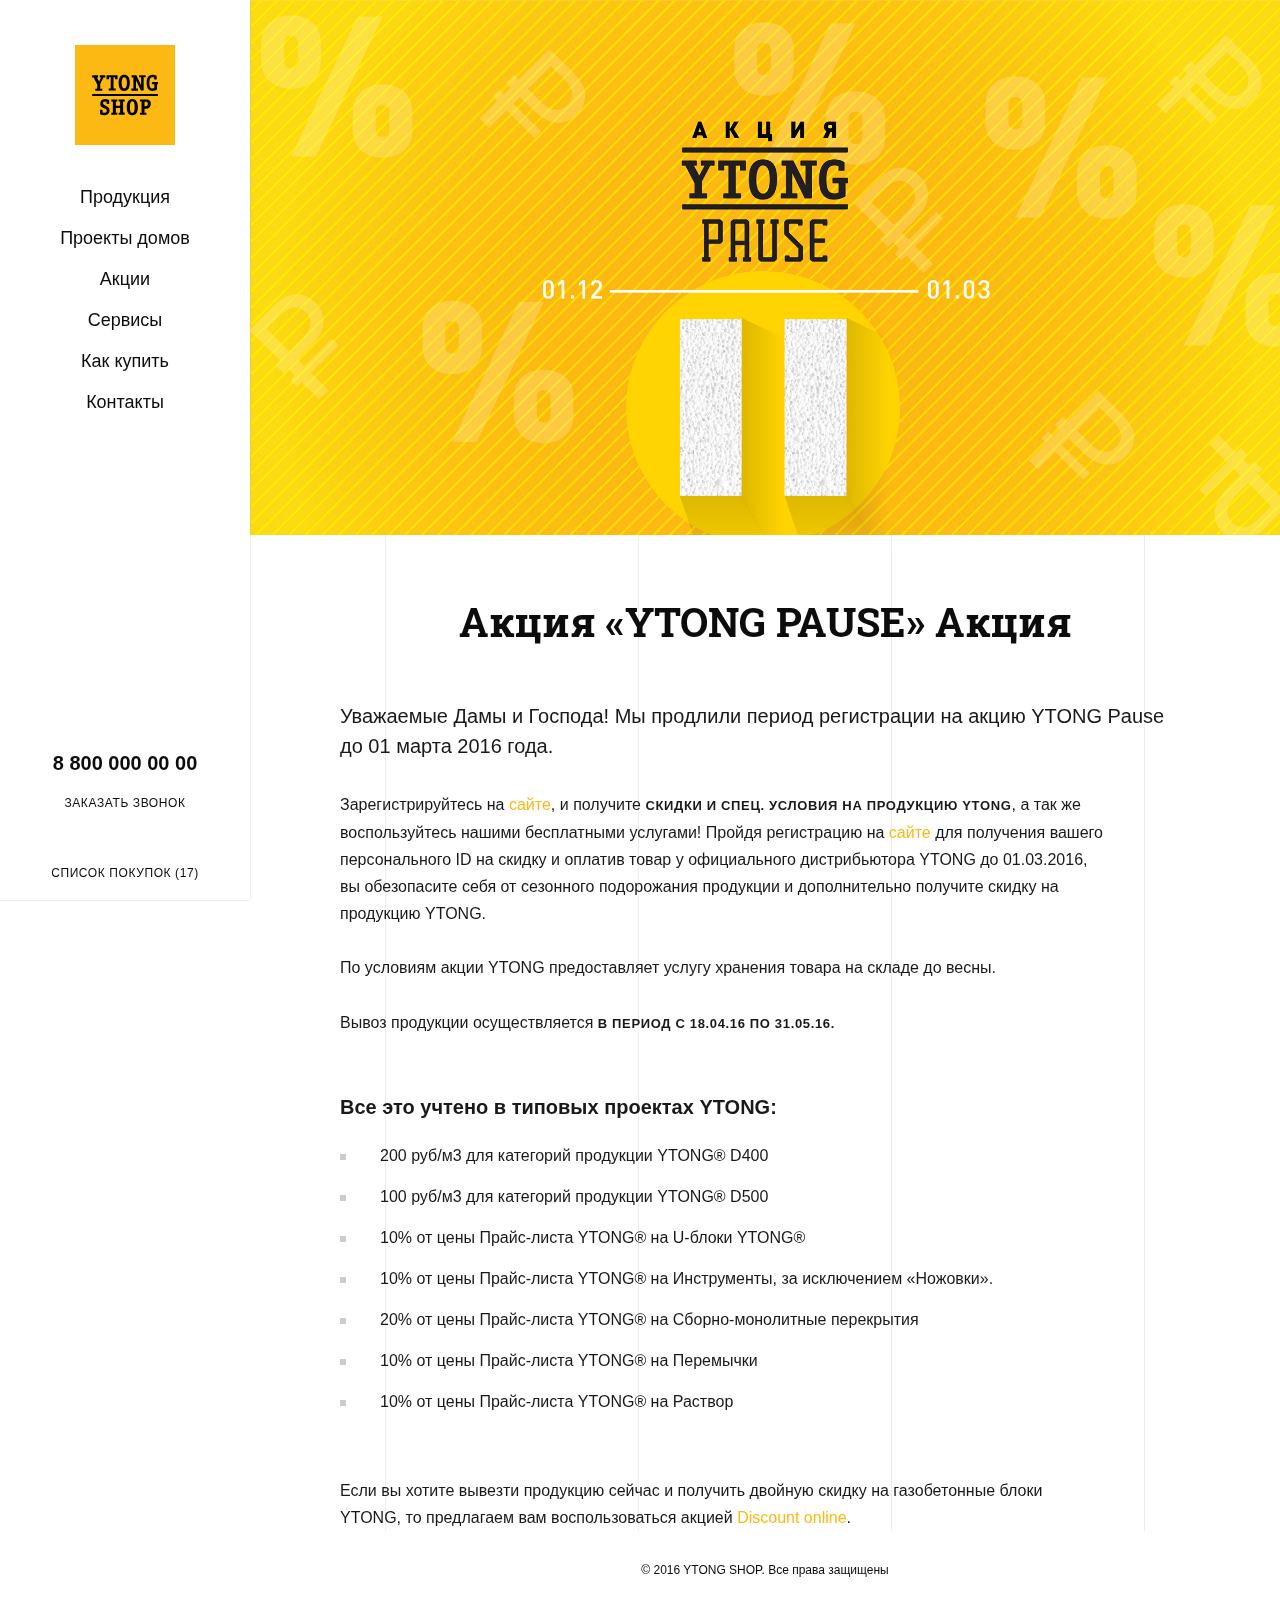
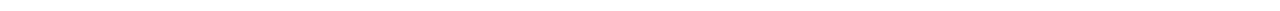
==== action.html @ 5b3f058d "ver 0.3" ====
<!DOCTYPE html>
<html lang="en">
<head>
	<meta charset="UTF-8">
	<title>ytong</title>
	<meta name="viewport" content="user-scalable=no, width=device-width, initial-scale=1, maximum-scale=1, minimal-ui"/>
	<meta name="resources-path" content="resources">
	<link href='https://fonts.googleapis.com/css?family=Roboto+Slab:400,700&subset=latin,cyrillic' rel='stylesheet' type='text/css'>
	<link rel="stylesheet" href="resources/css/styles.css">
	<script src="resources/js/libs/modernizr.js"></script>
	<script data-main="resources/js/app" src="resources/js/require.js"></script>
</head>
<body>
	<div class="page-wrapper">
		<div class="popup-overlay view-popup-close" id="total-overlay"></div>
		<div class="popup view-popup" data-id="callback-popup">
			<div class="popup-outer">
				<div class="close view-popup-close show320">
					<div class="bars">
						<div class="b b1"></div>
						<div class="b b2"></div>
					</div>
				</div>
				<div class="popup-inner">
					<div class="popup-cell">
						<div class="wrapper">
							<div class="close view-popup-close show640 show1000">
								<div class="bars">
									<div class="b b1"></div>
									<div class="b b2"></div>
								</div>
							</div>
							<div class="form-wrapper">
								<div class="nm">Заказать звонок</div>
								<form action="#" class="view-form">
									<div class="ln">
										<label class="input-wrapper">
											<span class="input-placeholder">Имя</span>
											<input type="text" class="text" name="name">
										</label>
									</div>
									<div class="ln">
										<label class="input-wrapper">
											<span class="input-placeholder">Телефон</span>
											<input type="tel" class="text" name="name">
										</label>
									</div>
									<div class="ln submit-line">
										<input type="submit" class="submit" value="Заказать звонок">
									</div>
								</form>
							</div>
						</div>
					</div>
				</div>
			</div>
		</div>
		<div class="popup view-popup" data-id="production-popup">
			<div class="popup-outer">
				<div class="close view-popup-close show320">
					<div class="bars">
						<div class="b b1"></div>
						<div class="b b2"></div>
					</div>
				</div>
				<div class="popup-inner">
					<div class="popup-cell">
						<div class="wrapper">
							<div class="close view-popup-close show640 show1000">
								<div class="bars">
									<div class="b b1"></div>
									<div class="b b2"></div>
								</div>
							</div>
							<div class="form-wrapper">
								<div class="nm">Заказать продукцию</div>
								<form action="#" class="view-form">
									<div class="ln">
										<label class="input-wrapper">
											<span class="input-placeholder">Имя</span>
											<input type="text" class="text" name="name">
										</label>
									</div>
									<div class="ln">
										<label class="input-wrapper">
											<span class="input-placeholder">Телефон</span>
											<input type="tel" class="text" name="name">
										</label>
									</div>
									<div class="ln">
										<label class="input-wrapper">
											<span class="input-placeholder">Email</span>
											<input type="tel" class="text" name="name">
										</label>
									</div>
									<div class="ln">
										<label class="input-wrapper">
											<span class="input-placeholder">Адрес доставки</span>
											<input type="tel" class="text" name="name">
										</label>
									</div>
									<div class="ln submit-line">
										<input type="submit" class="submit" value="отправить заказ">
									</div>
								</form>
							</div>
						</div>
					</div>
				</div>
			</div>
		</div>
		<div class="popup view-popup" data-id="project-popup">
			<div class="popup-outer">
				<div class="close view-popup-close show320">
					<div class="bars">
						<div class="b b1"></div>
						<div class="b b2"></div>
					</div>
				</div>
				<div class="popup-inner">
					<div class="popup-cell">
						<div class="wrapper">
							<div class="close view-popup-close show640 show1000">
								<div class="bars">
									<div class="b b1"></div>
									<div class="b b2"></div>
								</div>
							</div>
							<div class="form-wrapper">
								<div class="nm">Заказать проект</div>
								<form action="#" class="view-form">
									<div class="ln">
										<label class="input-wrapper">
											<span class="input-placeholder">Имя</span>
											<input type="text" class="text" name="name">
										</label>
									</div>
									<div class="ln">
										<label for="project-input" class="select-wrapper">
											<span class="select-display" data-id="project-select">Кельн1</span>
											<select class="select view-select" name="project" id="project-input" data-id="project-select">
												<option value="Кельн1">Кельн</option>
												<option value="Кельн2">Кельн</option>
												<option value="Кельн3">Кельн</option>
											</select>
										</label>
									</div>
									<div class="ln">
										<label class="input-wrapper">
											<span class="input-placeholder">Email</span>
											<input type="tel" class="text" name="name">
										</label>
									</div>
									<div class="ln">
										<label class="input-wrapper">
											<span class="input-placeholder">Адрес доставки</span>
											<input type="tel" class="text" name="name">
										</label>
									</div>
									<div class="ln submit-line">
										<input type="submit" class="submit" value="отправить заказ">
									</div>
								</form>
							</div>
						</div>
					</div>
				</div>
			</div>
		</div>

		<div class="mobile-menu-overlay"></div>
		<div class="mobile-menu">
			<div class="nav-inner">
				<div class="nav-cell">
					<nav>
						<a class="item" href="production.html">
							<span class="masked-link">
								<span class="i">Продукция</span>
								<span class="a">Продукция</span>
							</span>
						</a>
						<a class="item" href="projects.html">
							<span class="masked-link">
								<span class="i">Проекты домов</span>
								<span class="a">Проекты домов</span>
							</span>
						</a>
						<a class="item" href="actions.html">
							<span class="masked-link">
								<span class="i">Акции</span>
								<span class="a">Акции</span>
							</span>
						</a>
						<a class="item" href="services.html">
							<span class="masked-link">
								<span class="i">Сервисы</span>
								<span class="a">Сервисы</span>
							</span>
						</a>
						<a class="item" href="buy.html">
							<span class="masked-link">
								<span class="i">Как купить</span>
								<span class="a">Как купить</span>
							</span>
						</a>
						<a class="item" href="contacts.html">
							<span class="masked-link">
								<span class="i">Контакты</span>
								<span class="a">Контакты</span>
							</span>
						</a>
					</nav>
				</div>
			</div>
		</div>
		<header>
			<div class="logo"></div>
			<div class="menu-btn mobile-menu-toggle">
				<div class="inner">
					<div class="b b1"></div>
					<div class="b b2"></div>
					<div class="b b3"></div>
				</div>
			</div>
			<nav>
				<a class="item" href="production.html">
					<span class="masked-link">
						<span class="i">Продукция</span>
						<span class="a">Продукция</span>
					</span>
				</a>
				<a class="item" href="projects.html">
					<span class="masked-link">
						<span class="i">Проекты домов</span>
						<span class="a">Проекты домов</span>
					</span>
				</a>
				<a class="item" href="actions.html">
					<span class="masked-link">
						<span class="i">Акции</span>
						<span class="a">Акции</span>
					</span>
				</a>
				<a class="item" href="services.html">
					<span class="masked-link">
						<span class="i">Сервисы</span>
						<span class="a">Сервисы</span>
					</span>
				</a>
				<a class="item" href="buy.html">
					<span class="masked-link">
						<span class="i">Как купить</span>
						<span class="a">Как купить</span>
					</span>
				</a>
				<a class="item" href="contacts.html">
					<span class="masked-link">
						<span class="i">Контакты</span>
						<span class="a">Контакты</span>
					</span>
				</a>
			</nav>
			<a href="cart.html" class="cart">
				<span>список покупок <span>(17)</span></span>
			</a>
			<a href="tel:88000000000" class="phone">
				<span>8 800 000 00 00</span>
			</a>
			<span class="callback">
				<span>Заказать звонок</span>
			</span>
		</header>
		<main>
			<div class="lines-bg">
				<div class="l l1"></div>
				<div class="l l2"></div>
				<div class="l l3"></div>
				<div class="l l4"></div>
			</div>
			<section class="action">
				<img src="tmp/action-big.jpg" alt="">
			<!-- 	<div class="bg" style="background-image:url(tmp/action.jpg)"></div> -->
				<div class="wrapper"></div>
			</section>
			<article class="narrow">
				<div class="wrapper">
					<h1>Акция «YTONG PAUSE» Акция</h1>
					<blockquote>Уважаемые Дамы и Господа! Мы продлили период регистрации на акцию YTONG Pause до 01 марта 2016 года.</blockquote>
					<p>Зарегистрируйтесь на <a href="#">сайте</a>, и получите <strong>скидки и спец. условия на продукцию YTONG</strong>, а так же воспользуйтесь нашими бесплатными услугами! Пройдя регистрацию на <a href="#">сайте</a> для получения вашего персонального ID на скидку и оплатив товар у официального дистрибьютора YTONG до 01.03.2016, вы обезопасите себя от сезонного подорожания продукции и дополнительно получите скидку на продукцию YTONG.</p>
					<p>По условиям акции YTONG предоставляет услугу хранения товара на складе до весны.</p>
					<p>Вывоз продукции осуществляется <strong>в период с 18.04.16 по 31.05.16.</strong></p>
					<h5>Все это учтено в типовых проектах YTONG:</h5>
					<ul>
						<li>200 руб/м3 для категорий продукции YTONG® D400</li>
						<li>100 руб/м3 для категорий продукции YTONG® D500 </li>
						<li>10% от цены Прайс-листа YTONG® на U-блоки YTONG® </li>
						<li>10% от цены Прайс-листа YTONG® на Инструменты, за исключением «Ножовки».</li>
						<li>20% от цены Прайс-листа YTONG® на Сборно-монолитные перекрытия</li>
						<li>10% от цены Прайс-листа YTONG® на Перемычки</li>
						<li>10% от цены Прайс-листа YTONG® на Раствор</li>
					</ul>
					<p>Если вы хотите вывезти продукцию сейчас и получить двойную скидку на газобетонные блоки YTONG, то предлагаем вам воспользоваться акцией <a href="#">Discount online</a>.</p>
				</div>
			</article>
		</main>
		<footer>
			<div class="wrapper">
				<div class="cr">© 2016 YTONG SHOP. Все права защищены</div>
			</div>
		</footer>
	</div>
</body>
</html>
---- resources/css/styles.css ----
* {
	margin: 0;
	padding: 0;
	outline: 0 none;
	border: none;
}
li {
	list-style: none outside none;
}
html, body {
	border: 0 none;
}
html {
	height: 100%;
	-webkit-text-size-adjust: none;
}

body {
	font-size: 14px;
	color: #191919;
	height: 100%;
	-webkit-font-smoothing: antialiased;
	-moz-osx-font-smoothing: grayscale;
	-webkit-tap-highlight-color: transparent;
	font-family: 'Proxima Nova', sans-serif;
	background: #ffffff;
}

input {
	-webkit-appearance: none;
}
body.prevent-scroll {
	overflow: hidden;
}
body.prevent-scroll .page-wrapper {

}
a {
	text-decoration: none;
}

::selection {
	background: rgba(253, 184, 19, 0.7);
}
::-moz-selection {
	background: rgba(253, 184, 19, 0.7);
}


.page-wrapper {
	position: relative;
	overflow: hidden;
	min-width: 320px;
}

.show320 {
	display: block !important;
}
.show640 {
	display: none !important;
}
.show320.show640 {
	display: block !important;
}
.show1000 {
	display: none !important;
}
.show640.show1000 {
	display: none !important;
}
span.show320 {
	display: inline !important;
}
span.show640 {
	display: none !important;
}
span.show320.show640 {
	display: inline !important;
}
span.show1000 {
	display: none !important;
}
span.show640.show1000 {
	display: none !important;
}
@media screen and (min-width: 640px) {
	.show320 {
		display: none !important;
	}
	.show320.show640 {
		display: block !important;
	}
	.show640 {
		display: block !important;
	}
	.show640.show1000 {
		display: block !important;
	}
	span.show320 {
		display: none !important;
	}
	span.show320.show640 {
		display: inline !important;
	}
	span.show640 {
		display: inline !important;
	}
	span.show640.show1000 {
		display: inline !important;
	}
}
@media screen and (min-width: 1000px) {
	.show320.show640 {
		display: none !important;
	}
	.show640 {
		display: none !important;
	}
	.show1000 {
		display: block !important;
	}
	.show640.show1000 {
		display: block !important;
	}
	span.show320.show640 {
		display: none !important;
	}
	span.show640 {
		display: none !important;
	}
	span.show1000 {
		display: inline !important;
	}
	span.show640.show1000 {
		display: inline !important;
	}
}

header {
	position: fixed;
	width: 100%;
	height: 76px;
	background: #ffffff;
	color: #0c0c0c;
	box-shadow: 0px 0px 2px 0px rgba(0,0,0,0.2);
	z-index: 100;
	min-width: 320px;
	transform: translateZ(0px);
}
header .logo {
	display: block;
	width: 76px;
	height: 76px;
	background: url(../images/logo.svg);
	background-size: 100%;
}
header nav {
	display: none;
}
header .cart {
	position: absolute;
	right: 30px;
	top: 15px;
	color: #0c0c0c;
	font-size: 12px;
	text-transform: uppercase;
	letter-spacing: 0.05em;
}
header .phone {
	position: absolute;
	right: 30px;
	top: 40px;
	font-size: 18px;
	font-weight: 600;
	color: #0c0c0c;
}
header .callback {
	display: none;
	font-size: 12px;
	text-transform: uppercase;
	letter-spacing: 0.05em;
	cursor: pointer;
}
header .menu-btn {
	position: absolute;
	width: 45px;
	height: 45px;
	top: 15px;
	left: 95px;
	trnasform: translateZ(0px);
}
header .menu-btn .inner {
	width: 25px;
	height: 23px;
	left: 0;
	top: 0;
	right: 0;
	bottom: 0;
	margin: auto;
	position: absolute;
	overflow: hidden;
}
header .menu-btn .b {
	position: absolute;
	width: 100%;
	height: 3px;
	background: #0c0c0c;
}
header .menu-btn .b1 {
	top: 2px;
	transition: all 0.2s;
}
header .menu-btn .b2 {
	top: 10px;
	transition: all 0.4s;
}
header .menu-btn .b3 {
	top: 18px;
	transition: all 0.2s;
}
header .menu-btn.active .b1 {
	transform: translateY(8px) rotate(45deg);
}
header .menu-btn.active .b2 {
	transform: translateX(30px);
}
header .menu-btn.active .b3 {
	transform: translateY(-8px) rotate(-45deg);
}

@media screen and (min-width: 640px) {
	header {
		min-width: 0px;
		height: 100px;
	}
	header .menu-btn {
		top: 27px;
		left: 127px;
	}
	header .logo {
		width: 100px;
		height: 100px;
	}
	header .cart {
		position: absolute;
		right: 30px;
		margin-right: 190px;
		top: 42px;
	}
	header .phone {

	}
}
@media screen and (min-width: 1000px) {
	header .menu-btn {
		display: none;
	}
	header {
		position: fixed;
		width: 250px;
		height: 100%;
		left: 0;
		top: 0;
		text-align: center;
		min-height: 645px;
	}
	header .logo {
		margin: 45px auto 32px;
	}
	header nav {
		display: block;
	}
	header .cart {
		bottom: 0px;
		right: 0;
		top: auto;
		margin: 0;
		width: 100%;
		padding-bottom: 20px;
		padding-top: 20px;
	}
	header .phone {
		bottom: 125px;
		right: 0;
		width: 100%;
		top: auto;
		margin: 0px;
		font-size: 20px;
	}
	header .callback {
		position: absolute;
		width: 100%;
		bottom: 70px;
		display: block;
		margin: 0;
		padding-bottom: 20px;
		padding-top: 20px;
	}
}

nav {
	text-align: center;
	margin-bottom: 90px;
}
nav .item {
	position: relative;
	display: block;
	padding-top: 10px;
	padding-bottom: 10px;
	color: #0c0c0c;
	font-size: 18px;
	font-weight: 300;
}
nav .item.active:before {
	content: "";
	position: absolute;
	left: 0;
	top: 10px;
	width: 8px;
	height: 20px;
	background: #fdb813;
}

main {
	padding-top: 75px;
	padding-bottom: 80px;
}
main {
	margin-left: 0px;
}
@media screen and (min-width: 640px) {
	main {
		padding-top: 100px;
	}
}
@media screen and (min-width: 1000px) {
	main {
		padding-top: 0px;
	}
	main {
		margin-left: 250px;
	}
}
main.grey {
	background: #f2f2f2;
}

.mobile-menu-overlay {
	position: fixed;
	left: 0;
	top: 0;
	width: 0%;
	height: 100%;
	z-index: 10;
	opacity: 0;
	background: #000000;
	transition: width 0s linear 0.3s, opacity 0.3s ease 0s;
}
.mobile-menu-overlay.active {
	width: 100%;
	opacity: 0.1;
	transition: width 0s linear 0s, opacity 0.3s ease 0s;
}
.mobile-menu {
	position: fixed;
	z-index: 11;
	left: 0;
	top: 0;
	height: 100%;
	width: 250px;
	background: #ffffff;
	box-shadow: 0px 0px 2px 0px rgba(0, 0, 0, 0.2);
	transform: translateX(-250px);
	-webkit-user-drag: none;
	will-change: transform;
}
.mobile-menu nav {
	margin-top: 76px;
	margin-bottom: 0;
}
.mobile-menu .nav-inner {
	position: absolute;
	top: 0;
	bottom: 0;
	left: 0;
	right: 0;
	width: 100%;
	height: 100%;
	display: table;
}
.mobile-menu .nav-cell {
	display: table-cell;
	vertical-align: middle;
}
@media screen and (min-width: 640px) {
	.mobile-menu nav {
		margin-top: 100px;
	}
}
@media screen and (min-width: 1000px) {
	.mobile-menu {
		display: none;
	}
}

main {
	position: relative;
	will-change: transform;
}
.lines-bg {
	position: absolute;
	height: 100%;
	left: 30px;
	right: 30px;
	top: 0;
	max-width: 1000px;
	margin: 0 auto;
}
.lines-bg .l {
	position: absolute;
	top: 0;
	width: 1px;
	height: 100%;
	background: #ededed;
}
.lines-bg .l1 {
	left: 10.87%;
}
.lines-bg .l2 {
	left: 36.95%;
}
.lines-bg .l3 {
	right: 36.95%;
}
.lines-bg .l4 {
	right: 10.87%;
}
main section {
	position: relative;
	z-index: 2;
}
.wrapper {
	position: relative;
	width: calc(100% - 60px);
	margin: 0 auto;
	max-width: 1000px
}
@media screen and (min-width: 1000px) {
	header nav {
		display: block;
	}
}
h1 {
	font-family: 'Roboto Slab', serif;
	font-size: 30px;
	text-align: center;
	color: #0c0c0c;
	margin-bottom: 32px;
}

@media screen and (min-width: 640px) {
	h1 {
		font-size: 40px;
	}
}
h2 {
	font-weight: bold;
	font-size: 36px;
	text-transform: none;
	color: #0c0c0c;
	margin-bottom: 70px;
	text-align: center;
}
h3 {
	font-weight: bold;
	font-size: 30px;
	text-transform: none;
	color: #0c0c0c;
	margin-bottom: 40px;
	text-align: center;
}
h4 {
	font-size: 16px;
	font-weight: bold;
	line-height: 1.5;
	text-transform: uppercase;
	letter-spacing: 0.05em;
	color: #0c0c0c;
	margin-bottom: 10px;
}
h5 {
	font-size: 20px;
	font-weight: bold;
	margin-bottom: 10px;
}
h6 {
	font-size: 18px;
	font-weight: bold;
	line-height: 1.5;
	color: #0c0c0c;
}


.dark h1,
.dark h2,
.dark h3,
.dark h4,
.dark h5,
.dark h6 {
	color: #ffffff;
}

p {
	line-height: 1.5;
	margin-right: 10%;
	margin-bottom: 10px;
}
p a {
	color: #fdb813;
	transition: color 0.2s;
}
p a:hover {
	color: #0c0c0c;
}
.dark p {
	color: #ffffff;
}

.more-link,
.return-link {
	position: relative;
	font-size: 12px;
	text-transform: uppercase;
	color: #0c0c0c;
	letter-spacing: 0.05em;
	padding-left: 40px;
}
.dark .more-link,
.dark .return-link {
	color: #ffffff;
}
.more-link .arrow,
.return-link .arrow {
	position: absolute;
	left: 0;
	top: 2px;
	width: 20px;
	height: 10px;
	overflow: hidden;
}
.more-link .tx,
.return-link .tx {
	display: inline-block;
	position: relative;
	transform: rotate(0deg);
}
.more-link .tx .a,
.return-link .tx .a {
	position: absolute;
	left: 0;
	top: 0;
	color: #fdb813;
	background: #ffffff;
	overflow: hidden;
}
.grey .more-link .tx .a,
.grey .return-link .tx .a {
	background: #f2f2f2;
}
.more-link .tx span,
.return-link .tx span {
	white-space: nowrap;
}
.more-link .arrow .y,
.more-link .arrow .b,
.return-link .arrow .y,
.return-link .arrow .b {
	position: absolute;
	width: 100%;
	height: 100%;
	left: 0;
	top: 0;
	will-change: transform;
}
.more-link .arrow .y:before,
.more-link .arrow .b:before,
.return-link .arrow .y:before,
.return-link .arrow .b:before {
	content: "";
	position: absolute;
	width: 30px;
	height: 2px;
	top: 4px;
	right: 2px;
	background: #fdb813;
}
.return-link .arrow .y:before,
.return-link .arrow .b:before {
	left: 2px;
	right: auto;
}
.more-link .arrow .b:before,
.return-link .arrow .b:before {
	background: #0c0c0c;
}
.more-link .arrow .y:after,
.more-link .arrow .b:after,
.return-link .arrow .y:after,
.return-link .arrow .b:after {
	content: "";
	position: absolute;
	right: 0;
	top: 0;
	width: 7px;
	height: 10px;
	background: url(../images/arr-end-right-yellow.svg);
	background-size: 100%;
}
.return-link .arrow .y:after,
.return-link .arrow .b:after {
	left: 0;
	right: auto;
	background: url(../images/arr-end-left-yellow.svg);
	background-size: 100%;
}
.more-link .arrow .b:after {
	background: url(../images/arr-end-right-black.svg);
	background-size: 100%;
}
.return-link .arrow .b:after {
	background: url(../images/arr-end-left-black.svg);
	background-size: 100%;
}
.more-link .arrow .y,
.more-link .arrow .b,
.return-link .arrow .y,
.return-link .arrow .b {
	transition: transform 0.3s;
}
.more-link:hover .arrow .y,
.more-link:hover .arrow .b,
.return-link:hover .arrow .y,
.return-link:hover .arrow .b {
	transition: transform 0.5s;
}
.more-link .arrow .b,
.return-link .arrow .b {
	transform: translateX(-50px);
}
.more-link:hover .arrow .b,
.return-link:hover .arrow .b {
	transform: translateX(0px);
}
.more-link:hover .arrow .y,
.return-link:hover .arrow .y {
	transform: translateX(50px);
}
.more-link .tx .a,
.return-link .tx .a {
	width: 0;
	transition: width 0.3s;
}
.more-link:hover .tx .a,
.return-link:hover .tx .a {
	width: 100%;
	transition: width 0.4s ease 0.2s;
}
.home .more-link:hover .tx .a {
	width: 0%;
}
.dark .more-link .arrow .b:before {
	background: #ffffff;
}
.dark .more-link .arrow .b:after {
	background: url(../images/arr-end-right-white.svg);
	background-size: 100%;
}
.clear {
	clear: both;
}
.home {
	margin-bottom: 0px;
	background: #ffffff
}
section h2 {
	text-align: center;
	margin-bottom: 45px;
}
.home h2 {
	text-align: center;
	margin-bottom: 35px;
}
.home .slider-outer {
	position: relative;
	min-height: 0px;
}
.home .slider {
	position: relative;
	width: 100%;
	height: 100%;
	height: 500px;
}
.home .slider .slide {
	min-height: 0px;
	height: 500px;
	text-align: center;
}
.home .slider .img {
	position: absolute;
	width: 100%;
	height: 100%;
	left: 0;
	top: 0;
	background-size: cover;
	background-position: center;
}
.home .slider .img:before {
	content: "";
	position: absolute;
	left: 0;
	top: 0;
	width: 100%;
	height: 100%;
	z-index: 1;
	background: #191919;
	opacity: 0.7;
}
.home .slider .wrapper {
	height: 100%;
	position: relative;
	z-index: 2;
}
@media screen and (min-width: 640px) {
}
@media screen and (min-width: 1000px) {
	.home .slider {
		height: 600px;
	}
	.home .slider .slide {
		height: 600px;
	}
	.home {
		margin-bottom: 30px;
	}
}

.slider-outer .progressbar {
	position: relative;
	width: 100%;
	height: 5px;
	background: #ebebeb;
}
.slider-outer .progressbar .active {
	position: absolute;
	left: 0;
	top: 0;
	height: 5px;
	width: 30%;
	background: #fdb813;
}
.slider-outer {
	overflow: hidden;
}
.slider {
	overflow: hidden;
}
.slider .swipe-wrap {
    overflow: hidden;
    position: relative;
}
.slider .slide {
	float: left;
	width: 100%;
	position: relative;
}
.home .text {
	padding-top: 100px;
	width: 100%;
	max-width: 550px;
	margin: 0 auto;
}
.home .nfo {
	margin-bottom: 40px;
}
.home .nfo p {
	margin-right: 0;
	font-size: 16px;
}
@media screen and (min-width: 640px) {
	.home .text {
		padding-top: 150px;
	}
	.home .nfo {
	}
}
@media screen and (min-width: 1000px) {
	.home .text {
		padding-top: 210px;
	}
}
.home .slide {
	overflow: hidden;
}
.home .slide .text {
	transition: all 0.7s;
}
.home .slide.to-left .text {
	transform: translateX(-400px);
}
.home .slide.to-right .text {
	transform: translateX(400px);
}
.home .slide.to-cenrwe .text {
	transform: translateX(0px);
}


.home .slider-arrow {
	position: absolute;
	display: none;
	width: 30%;
	height: 100%;
	top: 0;
	z-index: 2;
	cursor: pointer;
}
.home .slider-arrow.prev {
	left: 0;
}
.home .slider-arrow.next {
	right: 0;
}
@media screen and (min-width: 640px) {
	.home .slider-arrow {
		display: block;
	}
}
.slider-arrow svg {
	position: absolute;
	margin: auto;
	width: 16px;
	height: 25px;
	top: 0;
	bottom: 0;
}
.slider-arrow svg {
	fill: #ffffff;
	opacity: 0.6;
}
.slider-arrow.prev svg {
	left: 20px;
}
.slider-arrow.next svg {
	right: 20px;
}
.slider-arrows .arrow.next {
	top: 0;
	right: 0;
}
.slider-arrow svg {
	transition: all 0.3s;
}
.slider-arrow:hover svg {
	opacity: 1;
}
.slider-arrow.prev:hover svg {
	transform: translateX(5px);
}
.slider-arrow.next:hover svg {
	transform: translateX(-5px);
}

.container {
	margin-left: -30px;
}

.container.cont-4 .item {
	float: left;
	padding-left: 30px;
	width: 50%;
	margin-bottom: 40px;
	box-sizing: border-box;
}
@media screen and (min-width: 640px) {
	.container.cont-4 .item {
		width: 25%;
	}
}
.container.cont-2 .item {
	padding-left: 30px;
	width: 100%;
	margin-bottom: 40px;
	box-sizing: border-box;
}
@media screen and (min-width: 640px) {
	.container.cont-2 .item {
		width: 50%;
		float: left;
	}
}
.flexbox .container.cont-4.center {
	display: flex;
	flex-flow: row wrap;
	justify-content: center ;
}
.flexbox .container.cont-4.center .item {
	float: none;

}


.production {
	padding-top: 70px;
}
.production .container {
	margin-bottom: 52px;
}
.production .item .img {
	margin-bottom: 17px;
}
.production .item img {
	display: block;
	width: 100%;
}
@media screen and (min-width: 640px) {
	.production {
		margin-bottom: 15px;
	}
}
.more-link-container {
	text-align: center;
}

.projects {
	padding-top: 70px;
}
.projects .container {
	margin-bottom: 15px;
}
.projects .item .img,
.actions .item .img {
	position: relative;
	margin-bottom: 18px;
	overflow: hidden;
}
.projects .item .img:before,
.actions .item .img:before {
	content: "";
	position: absolute;
	width: 100%;
	height: 100%;
	left: 0;
	top: 0;
	background: #f2f2f2;
}
.projects .item img,
.actions .item img {
	display: block;
	width: 100%;
}
.projects .item .img-hide,
.actions .item .img-hide {
	position: absolute;
	top: 0;
	left: 0;
	width: 100%;
	height: 100%;
	overflow: hidden;
}
.projects .item .img-true,
.actions .item .img-true {
	position: absolute;
	height: 100%;
	width: auto;
	left: 0;
	top: 0;
	z-index: 1;
}
.projects .item .nfo {
	color: #808080;
}
.projects .item .text {
	line-height: 1.5;
}
@media screen and (min-width: 640px) {
	.projects {
		margin-bottom: 15px;
	}
}
.projects .item .img,
.actions .item .img {
	transform: translateZ(0px);
}
.projects .item .img:before,
.actions .item .img:before {
	transform: translateX(-100%);
	transition: all 0.6s cubic-bezier(0.4, 0, 0, 0.99);
}
.projects .item.triggered-once .img:before,
.actions .item.triggered-once .img:before {
	transform: translateX(0);
}
.projects .item .img-hide,
.actions .item .img-hide {
	width: 0;
	transition: all 0.6s cubic-bezier(0.4, 0, 0, 0.99) 0.45s;
}
.projects .item.triggered-once .img-hide,
.actions .item.triggered-once .img-hide {
	width: 100%;
}
.projects .item .img-true,
.actions .item .img-true {
	transform: translateX(-30%);
	transition: all 0.6s cubic-bezier(0.4, 0, 0, 0.99) 0.45s;
}
.projects .item.triggered-once .img-true,
.actions .item.triggered-once .img-true {
	transform: translateX(0%);
}
.projects .item .text {
	overflow: hidden;
}
/*.projects .item h5 {
	transition: all 0.6s cubic-bezier(0.4, 0, 0, 0.99) 0.7s;
	transform: translateX(-100%);
}
.projects .item.triggered-once h5 {
	transform: translateX(0%);
}
.projects .item .nfo {
	transition: all 0.6s cubic-bezier(0.4, 0, 0, 0.99) 0.9s;
	transform: translateX(-100%);
}
.projects .item.triggered-once .nfo {
	transform: translateX(0%);
}*/

.actions {
	padding-top: 30px
}
.actions h5 {
	margin-bottom: 10px;
}
.actions .nfo {
	font-size: 16px;
	color: #191919;
	line-height: 1.5;
	margin-bottom: 5px;
}
.actions .expires {
	color: #7f7f7f;
}

.features {
	margin-top: 65px;
	padding-top: 75px;
	text-align: center;
	background: #f2f2f2;
}
.features .container .item {
	position: relative;
	margin-bottom: 75px;
}
.features .item .text {
	margin-left: 0px;
}
.features .ico {
	position: static;
	margin: 0 auto 20px;
	width: 48px;
}
@media screen and (min-width: 640px) {
	.features {
		text-align: left;
	}
	.features .item .text {
		margin-left: 75px;
	}
	.features .ico {
		position: absolute;
		left: 30px;
		top: 0;
		width: 48px;
	}
}
.features .ico.i1 {
	height: 48px;
	background: url(../images/features-i1.svg);
	background-repeat: no-repeat;
	background-size: auto 100%;
	background-position: center;
}
.features .ico.i2 {
	height: 50px;
	background: url(../images/features-i2.svg);
	background-repeat: no-repeat;
	background-size: auto 100%;
	background-position: center;
}
.features .ico.i3 {
	height: 47px;
	background: url(../images/features-i3.svg);
	background-repeat: no-repeat;
	background-size: auto 100%;
	background-position: center;
}
.features .ico.i4 {
	height: 48px;
	background: url(../images/features-i4.svg);
	background-repeat: no-repeat;
	background-size: auto 100%;
	background-position: center;
}
.features .ico.i5 {
	height: 50px;
	background: url(../images/features-i5.svg);
	background-repeat: no-repeat;
	background-size: auto 100%;
	background-position: center;
}
.features .ico.i6 {
	height: 38px;
	background: url(../images/features-i6.svg);
	background-repeat: no-repeat;
	background-size: auto 100%;
	background-position: center;
}
.features .text {
	color: #7f7f7f;
}
.features p {
	margin-right: 0;
	line-height: 1.75;
}
@media screen and (min-width: 640px) {
	.features .item {
		width: 50%;
		float: left;
		margin-bottom: 40px;
	}
}

.masked-link {
	display: inline-block;
	position: relative;
	transform: rotate(0deg);
}
.masked-link .a {
	left: 0;
	top: 0;
	position: absolute;
	background: #ffffff;
	white-space: nowrap;
	width: 0;
	color: #fdb813;
	overflow: hidden;
	transition: width 0.5s;
}
.masked-link:hover .a,
a:hover .masked-link .a {
	width: 100%;
	transition: width 0.2s;
}

.catalog {
	padding-top: 65px;
	margin-bottom: 10px;
}
.catalog .container {
	margin-bottom: 25px;
}
.catalog .container .item {
	margin-bottom: 20px;
}
.catalog .inner {
	position: relative;
	border: 1px solid #ededed;
	background: #ffffff;
}
.catalog .overlay {
	position: absolute;
	left: 0;
	top: 0;
	width: 0;
	height: 100%;
	background: #ffffff;
	text-align: center;
	overflow: hidden;
}
.catalog .overlay .cart-add {
	position: absolute;
	left: 0;
	top: 0;
	right: 0;
	bottom: 0;
	margin: auto;
	width: 60px;
	height: 60px;
	background: #fdb813;
	cursor: pointer;
}
.catalog .overlay .cart-add .ca-inner {
	position: absolute;
	width: 15px;
	height: 15px;
	left: 0;
	top: 0;
	bottom: 0;
	right: 0;
	margin: auto;
	transform: translateZ(0px);
}
.catalog .overlay .cart-add .b {
	position: absolute;
	top: 6px;
	width: 15px;
	height: 3px;
	background: #ffffff;
	transition: all 0.2s;
}
.catalog .overlay .cart-add .b.b2 {
	transform: rotate(90deg);
}
.catalog .overlay .cart-add:hover .b1 {
	transform: scaleX(1.3);
}
.catalog .overlay .cart-add:hover .b2 {
	transform: rotate(90deg) scaleX(1.3);
}
.catalog .overlay .cart-num {
	position: absolute;
	bottom: 35px;
	width: 75px;
	left: 0;
	right: 0;
	margin: 0 auto;
}
.catalog .overlay .cart-num span {
	display: inline-block;
	font-size: 12px;
	text-transform: uppercase;
	letter-spacing: 0.05em;
	padding-bottom: 5px;
}
.catalog .overlay .num-wrap {
	display: block;
	padding-left: 10px;
	padding-right: 10px;
	background: #f2f2f2;
}
.catalog .overlay .num-input {
	background: none;
	display: block;
	width: 100%;
	height: 40px;
	line-height: 40px;
	font-family: 'Proxima Nova', sans-serif;
	font-size: 16px;
	text-align: center;
}
.catalog .item .overlay {
	opacity: 0;
	transition: opacity 0.3s, width 0s linear 0.3s;
}
.catalog .item:hover .overlay {
	width: 100%;
	opacity: 1;
	transition: opacity 0.3s, width 0s linear 0s;
}

.catalog .img {
	margin-bottom: 13px;
}
.catalog img {
	width: 100%;
	display: block;
}
.catalog .text {
	padding-bottom: 15px;
	text-align: center;
}
.catalog .cat-size {
	font-size: 16px;
	padding-bottom: 5px;
}
.catalog .cat-type {
	font-size: 16px;
	padding-bottom: 13px;
}
.catalog .cat-price {
	font-weight: bold;
	font-size: 16px;
	padding-bottom: 15px;
}
.catalog .cat-price sup {
	font-size: 10px;
}
.catalog .cat-den {
	color: #989898;
	font-size: 14px;
	padding-bottom: 10px;
}

.action {
	position: relative;
/*	height: 600px;*/
}
.action img {
	width: 100%;
	display: block;
}
.action .bg {
	position: absolute;
	width: 100%;
	height: 100%;
	left: 0;
	top: 0;
	background-position: center;
	background-size: cover;
}

.narrow .wrapper {
	max-width: 880px;
}
@media screen and (min-width: 640px) {
	.narrow .wrapper {
		width: calc(100% - 180px)
	}
}

.buy {
	padding-top: 70px;
	margin-bottom: 70px;
}
.general {
	font-weight: 300;
	font-size: 20px;
	line-height: 1.5;
	margin-bottom: 30px;
}
.icons-list {
	margin-top: 50px;
}
.icons-list li {
	position: relative;
	margin-bottom: 28px;
	text-align: center;
}
.icons-list li h4.entities:after {
	content: " (только для юр. лиц)";
	font-size: 16px;
	text-transform: none;
	font-weight: normal;
	letter-spacing: 0;
	color: #1a1a1a;
}
.icons-list li .desc {
	color: #7f7f7f;
}
.icons-list li p {
	margin-right: 0;
	line-height: 1.75;
}
.icons-list .ico {
	margin: 0 auto 20px;
}
@media screen and (min-width: 640px) {
	.icons-list li {
		position: relative;
		padding-left: 90px;
		text-align: left;
	}
	.icons-list .ico {
		position: absolute;
		left: 12px;
		top: 5px;
	}
}
.icons-list .ico.i1 {
	width: 50px;
	height: 36px;
	background: url(../images/payment-1.svg) no-repeat;
	background-position: center;
	background-size: auto 100%;
}
.icons-list .ico.i2 {
	width: 50px;
	height: 42px;
	background: url(../images/payment-2.svg) no-repeat;
	background-position: center;
	background-size: auto 100%;
}
.icons-list .ico.i3 {
	width: 50px;
	height: 40px;
	background: url(../images/payment-3.svg) no-repeat;
	background-position: center;
	background-size: auto 100%;
}
.icons-list .ico.i4 {
	width: 50px;
	height: 33px;
	background: url(../images/payment-4.svg) no-repeat;
	background-position: center;
	background-size: auto 100%;
}
.icons-list .ico.i5 {
	width: 50px;
	height: 34px;
	background: url(../images/delivery-1.svg) no-repeat;
	background-position: center;
	background-size: auto 100%;
}
.icons-list .ico.i6 {
	width: 50px;
	height: 44px;
	background: url(../images/delivery-2.svg) no-repeat;
	background-position: center;
	background-size: auto 100%;
}

.galery {
	margin-top: 45px;
	margin-left: -30px;
}
.galery .item {
	width: 100%;
	padding-left: 30px;
	margin-bottom: 30px;
	box-sizing: border-box;
}
.galery .item .inner {
	position: relative;
}
.galery .item .inner:before {
	content: "";
	position: absolute;
	width: 100%;
	height: 100%;
	left: 8px;
	top: 8px;
	background: #f2f2f2;
}
.galery img {
	position: relative;
	display: block;
	width: 100%;
	z-index: 1;
}
@media screen and (min-width: 640px) {
	.galery {
		margin-bottom: -30px;
	}
	.galery .item {
		float: left;
	}
	.galery .item:nth-child(6n+1) {
		width: 60%;
	}
	.galery .item:nth-child(6n+2) {
		width: 40%;
	}
	.galery .item:nth-child(6n+4) {
		width: 40%;
	}
	.galery .item:nth-child(6n+5) {
		width: 60%;
	}
}


.delivery {
	padding-top: 60px;
	padding-bottom: 45px;
	background: #f2f2f2;
}
.delivery h3 {
	font-weight: 300;
	margin-bottom: 35px;
}
.delivery .del-general {
	font-size: 16px;
	line-height: 1.7;
}


.project-slider {
/*	height: 500px;*/
}
.project-slider .slider {
	visibility: hidden;
}
.project-slider .slide {
/*	position: relative;
	height: 500px;*/
}
.project-slider .img {
	position: absolute;
	width: 100%;
	height: 100%;
	left: 0;
	top: 0;
	background-position: center;;
	background-size: cover;
}
.project-slider img {
	display: block;
	width: 100%;
}
@media screen and (min-width: 640px) {
/*	.project-slider {
		height: 600px;
	}
	.project-slider .slide {
		height: 600px;
	}
*/}

.project-specs {
	padding-top: 35px;
	margin-bottom: 55px;
}
.project-specs ul {
}
.project-specs li {
	padding: 10px 0 10px 30px;
}
.project-specs li sup {
	position: relative;
	vertical-align: top;
	font-size: 10px;
}
.project-specs li:nth-child(2n+1) {
	background: #f2f2f2;
}
.project-specs .nm {
	font-size: 12px;
	color: #7f7f7f;
	text-transform: uppercase;
	letter-spacing: 0.05em;
}
.project-specs .val {
	font-size: 16px;
}

.project-plans {
	margin-bottom: 60px;
}
.project-plans .inner {
	position: relative;
	border: 1px solid #ededed;
	box-shadow: 0 0 0px 0 #d9d9d9;
	cursor: pointer;
}
.project-plans .overlay {
	position: absolute;
	width: 100%;
	height: 100%;
	left: 0;
	top: 0;
	opacity: 0;
	background: #ffffff;
}
.project-plans img {
	width: 100%;
	display: block;
}
.project-plans .inner .overlay {}
.project-plans .inner:before {
	content: "";
	position: absolute;
	right: -1px;
	bottom: -1px;
	width: 30px;
	height: 30px;
	background: #fdb813;
	z-index: 2;
}
.project-plans .inner:after {
	content: "";
	position: absolute;
	right: 6px;
	bottom: 6px;
	width: 14px;
	height: 14px;
	background: url(../images/zoom.svg) no-repeat;
	z-index: 3;
}
.project-plans .inner {
	transition: all 0.3s;
}
.project-plans .inner:hover {
	box-shadow:  0 0 9px 0 #d9d9d9;
}
.project-plans .overlay {
	transition: all 0.3s;
}
.project-plans .inner:hover .overlay {
	opacity: 0.4;
}
.project-plans .container {
	margin-bottom: 15px;
}
.btn-wrapper {
	text-align: center;
}
.btn {
	display: inline-block;
	padding-top: 22px;
	padding-bottom: 22px;
	width: 360px;
	background: #fdb813;
	font-size: 12px;
	text-transform: uppercase;
	letter-spacing: 0.05em;
	cursor: pointer;
}
.projects.grey {
	padding-top: 75px;
	margin-bottom: 0;
	background: #f2f2f2;
	overflow: hidden;
}

article {
	margin-top: 60px;
}
article.grey {
	padding-top: 80px;
	padding-bottom: 70px;
	background: #f2f2f2;
}
article .wrapper *:first-child {
	margin-top: 0 !important;
}
article .wrapper *:last-child {
	margin-bottom: 0 !important;
}

article h1 {
	margin-top: 60px;
	margin-bottom: 53px;
}
article h2 {
	margin-top: 60px;
	margin-bottom: 40px;
}
article h3 {
	margin-top: 60px;
	margin-bottom: 35px;
}
article h4 {
	margin-top: 60px;
	margin-bottom: 30px;
}
article h5 {
	margin-top: 60px;
	margin-bottom: 25px;
}
article h6 {
	margin-top: 60px;
	margin-bottom: 17px;
}
article blockquote {
	font-weight: 300;
	font-size: 20px;
	line-height: 1.5;
	margin-top: 30px;
	margin-bottom: 30px;
}
article p {
	line-height: 1.7;
	font-size: 16px;
	margin-top: 27px;
	margin-bottom: 27px;
}
article p strong {
	text-transform: uppercase;
	font-size: 13px;
	letter-spacing: 0.05em;
}
article ul {
	margin-top: 17px;
	margin-bottom: 63px;
}
article ul li {
	position: relative;
	font-size: 16px;
	margin-bottom: 17px;
	padding-left: 40px;
	line-height: 1.5;
}
article ul li:before {
	content: "";
	position: absolute;
	left: 0;
	top: 10px;
	width: 6px;
	height: 6px;
	background: #cccccc;
}

section.pt30 {
	padding-top: 30px;
}

.return {
	text-align: center;
	background: #f2f2f2;
	padding-top: 30px;
	padding-bottom: 30px;
}

footer {
	position: absolute;
	right: 0;
	left: 0px;
	bottom: 0;
	height: 80px;
	text-align: center;
	z-index: 2;
	background: #ffffff;
	will-change: transform;
}
footer .cr {
	padding-top: 32px;
	font-size: 12px;
	color: #0c0c0c;
}
@media screen and (min-width: 1000px) {
	footer {
		left: 250px;
	}
}

.order {
	padding-top: 60px;
	margin-bottom: 50px;
}
.order h1 {
	margin-bottom: 50px;
}
.order .order-inner {
	background: #ffffff;
	margin: 0 auto;
	max-width: 300px;
}
.order .legend {
	font-size: 12px;
	text-transform: uppercase;
	letter-spacing: 0.05em;
	border-bottom: 1px solid #f2f2f2;
	display: none;
}
.order .order-wrapper {
	width: calc(100% - 30px);
	margin: 0 auto;
}
.order .legend .row {
	padding-top: 25px;
	padding-bottom: 20px;
}
.order .row {
	position: relative;
}
.order .order-items .item {
	position: relative;
	padding-top: 20px;
	padding-bottom: 20px;
	border-bottom: 1px solid #f2f2f2;
}
.order .r1 {
	padding-bottom: 20px;
}
.order .r2 {
	text-align: center;
	padding-bottom: 20px;
}
.order .r3 {
	text-align: center;
}

@media screen and (min-width: 640px) {
	.order .order-inner {
		max-width: 100%;
	}
	.order .order-wrapper {
		width: calc(100% - 60px);
	}
	.order .legend {
		display: block;
	}
	.order .row {
		float: left;
	}

	.order .r1 {
		text-align: left;
		padding-top: 10px;
		padding-bottom: 15px;
		width: 58%;
	}
	.order .r2 {
		text-align: left;
		padding-top: 25px;
		width: 21%;
	}
	.order .r3 {
		text-align: left;
		position: static;
		padding-top: 35px;
		width:  21%;
	}
	.order .order-items .item {
		min-height: 100px;
		padding-top: 10px;
		padding-bottom: 10px;
	}
}

@media screen and (min-width: 1000px) {
	.order .order-wrapper {
		width: calc(100% - 120px);
	}
	.order .r1 {
		width: 63%;
	}
	.order .r3 {
		width:  16%;
	}
}

.order .img {
	position: relative;
	width: 90px;
	height: 90px;
	margin: 0 auto 20px;
}
.order .img img {
	position: absolute;
	width: auto;
	height: auto;
	max-width: 100%;
	max-height: 100%;
	left: 0;
	top: 0;
	right: 0;
	bottom: 0;
	margin: auto;
}
.order .nfo {
	text-align: center;
	margin-right: 15px;
}
.order .nfo .nm {
	font-size: 16px;
	margin-bottom: 4px;
}
.order .nfo .tp {
	font-size: 16px;
	margin-bottom: 5px;
}
.order .nfo .pr {
	font-weight: bold;
}
.order sup {
	position: relative;
	left: -3px;
	vertical-align: top;
	font-size: 8px;
}
.order .num-wrap {
	display: inline-block;
	width: 60px;
	padding-left: 10px;
	padding-right: 10px;
	height: 40px;
	background: #f2f2f2;
}
.order .num-wrap input {
	display: block;
	width: 100%;
	height: 40px;
	line-height: 40px;
	text-align: center;
	font-family: 'Proxima Nova', sans-serif;
	font-size: 16px;
	background: none;
	color: #191919;
}
.order .price-total {
	font-weight: bold;
	font-size: 16px;
	white-space: nowrap;
}
@media screen and (min-width: 640px) {
	.order .img {
		position: absolute;
		padding: 0;
		top: 0px;
		left: 0;
		width: 90px;
		height: 90px;
	}
	.order .nfo {
		text-align: left;
		margin-right: 15px;
		padding-left: 125px;
	}
}
.order .delete {
	position: absolute;
	right: 5px;
	top: 5px;
	width: 45px;
	height: 45px;
	cursor: pointer;
}
.order .delete .del-inner {
	position: absolute;
	left: 0;
	top: 0;
	bottom: 0;
	right: 0;
	width: 15px;
	height: 15px;
	margin: auto;
}
.order .delete .bar {
	position: absolute;
	width: 15px;
	height: 3px;
	top: 6px;
	background: #191919;
	transition: all 0.2s;
}
.order .delete .bar.b1 {
	transform: rotate(45deg);
}
.order .delete .bar.b2 {
	transform: rotate(-45deg);
}
.order .delete:hover .bar.b1 {
	transform: rotate(45deg) scaleX(1.3);
}
.order .delete:hover .bar.b2 {
	transform: rotate(-45deg) scaleX(1.3);
}
@media screen and (min-width: 640px) {
	.order .delete {
		top: 32px;
		right: 10px;
	}
}
@media screen and (min-width: 640px) {
	.order .delete {
		right: 15px;
	}
}
.popup-overlay {
	position: fixed;
	width: 0;
	opacity: 0;
	height: 100%;
	top: 0;
	left: 0;
	z-index: 900;
	background: #000000;
	overflow: hidden;
}
.popup {
	position: fixed;
	width: 0;
	opacity: 0;
	height: 100%;
	top: 0;
	left: 0;
	z-index: 1000;
	background: #ffffff;
	overflow: hidden;
}
.popup .wrapper {
	transition: all 0.4s;
	transform: translateY(-20px);
}
.popup {
	transform: translateZ(0px);
	transition: opacity 0.3s ease 0s, width 0s linear 0.3s;
}
.popup-overlay {
	transform: translateZ(0px);
	transition: opacity 0.4s ease 0.2s, width 0s linear 0.6s;
}
.popup.active,
.popup-overlay.active {
	width: 100%;
	opacity: 1;
	transition: opacity 0.2s ease 0s, width 0s linear 0s;
}
.popup.active .wrapper {
	transition: all 0.2s;
	transform: translateY(0px);
}
.popup-overlay.active {
	opacity: 0.85;
}
.popup .popup-outer {
	position: absolute;
	width: 100%;
	height: 100%;
	left: 0;
	top: 0;
	overflow-y: auto;
	overflow-x: hidden;
}

.popup .popup-inner {
    position: absolute;
    top: 0;
    bottom: 0;
    left: 0;
    right: 0;
    display: table;
    width: 100%;
    height: 100%;
}
.popup .popup-cell {
    display: table-cell;
    vertical-align: middle;
}
.popup .wrapper {
	position: relative;
	width: calc(100% - 60px);
	max-width: 600px;
	margin: 0 auto;
}
.popup .close {
	position: absolute;
	right: 0px;
	top: 0px;
	width: 60px;
	height: 60px;
	background: #fdb813;
	cursor: pointer;
	z-index: 10;
}
.popup .form-wrapper {
	padding-top: 90px;
	padding-bottom: 40px;
	margin: 0 auto;
	background: #ffffff;
	text-align: center;
}
@media screen and (min-width: 640px) {
	.popup .close {
		right: -60px;
		top: -60px;
	}
	.popup {
		background: none;
	}
	.popup .wrapper {
		position: relative;
		width: calc(100% - 180px);
		max-width: 600px;
		margin: 0 auto;
	}
}
.close .bars {
	position: absolute;
	width: 15px;
	height: 15px;
	left: 0;
	top: 0;
	right: 0;
	bottom: 0;
	margin: auto;
	transform: translateZ(0px);
}
.close .bars .b {
	position: absolute;
	top: 6px;
	left: 0;
	width: 100%;
	height: 3px;
	background: #191919;
	transition: all 0.2s;
}
.close .bars .b1 {
	transform: rotate(45deg);
}
.close .bars .b2 {
	transform: rotate(-45deg);
}
.close:hover .bars .b1 {
	transform: rotate(45deg) scaleX(1.3);
}
.close:hover .bars .b2 {
	transform: rotate(-45deg) scaleX(1.3);
}


.form-wrapper .nm {
	font-size: 30px;
	font-weight: bold;
	margin-bottom: 63px;
}
.form-wrapper form {
	max-width: 360px;
	width: 100%;
	margin: 0 auto;
}
@media screen and (min-width: 640px) {
	.form-wrapper form {
		width: calc(100% - 60px);
	}
}

form .ln {
	margin-bottom: 40px;
}
form .input-wrapper,
form .select-wrapper {
	display: block;
	position: relative;
	padding-left: 30px;
	padding-right: 30px;
	border-bottom: 1px solid #d9d9d9;
	font-size: 16px;
	color: #808080;
	cursor: text;
	transition: all 0.2s;
}
form .input-wrapper.focus {
	border-bottom: 1px solid #fdb813;
}
form .input-placeholder,
form .select-display {
	position: absolute;
	width: 100%;
	height: 100%;
	left: 0;
	top: 0;
	line-height: 40px;
	transition: all 0.2s;
}
form .input-wrapper.focus .input-placeholder {
	opacity: 0;
}
form .select-display {
	color: #191919;
}
form .select-display:before {
	content: "";
	position: absolute;
	width: 11px;
	height: 7px;
	right: 10px;
	top: 17px;
	background: url(../images/select.svg) no-repeat;
}

form input.text {
	display: block;
	width: 100%;
	font-family: 'Proxima Nova', sans-serif;
	font-size: 16px;
	line-height: 40px;
	height: 40px;
	background: none;
	text-align: center;
}
form .submit-line {
	display: block;
	margin-top: 50px;
}

form .select-wrapper {
	height: 40px;
	position: relative;
	padding-left: 0;
	padding-right: 0;
}
form input.submit {
	display: block;
	width: 100%;
	font-family: 'Proxima Nova', sans-serif;
	font-size: 12px;
	text-transform: uppercase;
	letter-spacing: 0.05em;
	line-height: 60px;
	height: 60px;
	background: #fdb813;
	text-align: center;
	cursor: pointer;
}
form select {
	position: absolute;
	left: 0;
	top: 0;
	width: 100%;
	height: 100%;
	text-align: center;
	opacity: 0;
	z-index: 1;
}
form option {
	font-family: 'Proxima Nova', sans-serif;
	font-size: 16px;
}
/*.cssanimations main {
	transition: opacity 0.2s;
	opacity: 0;
}
.cssanimations footer {
	transition: opacity 0.2s ease 0.3s;
	opacity: 0;
}
.cssanimations .load-complete main {
	opacity: 1;
}
.cssanimations .load-complete footer {
	opacity: 1;
}*/
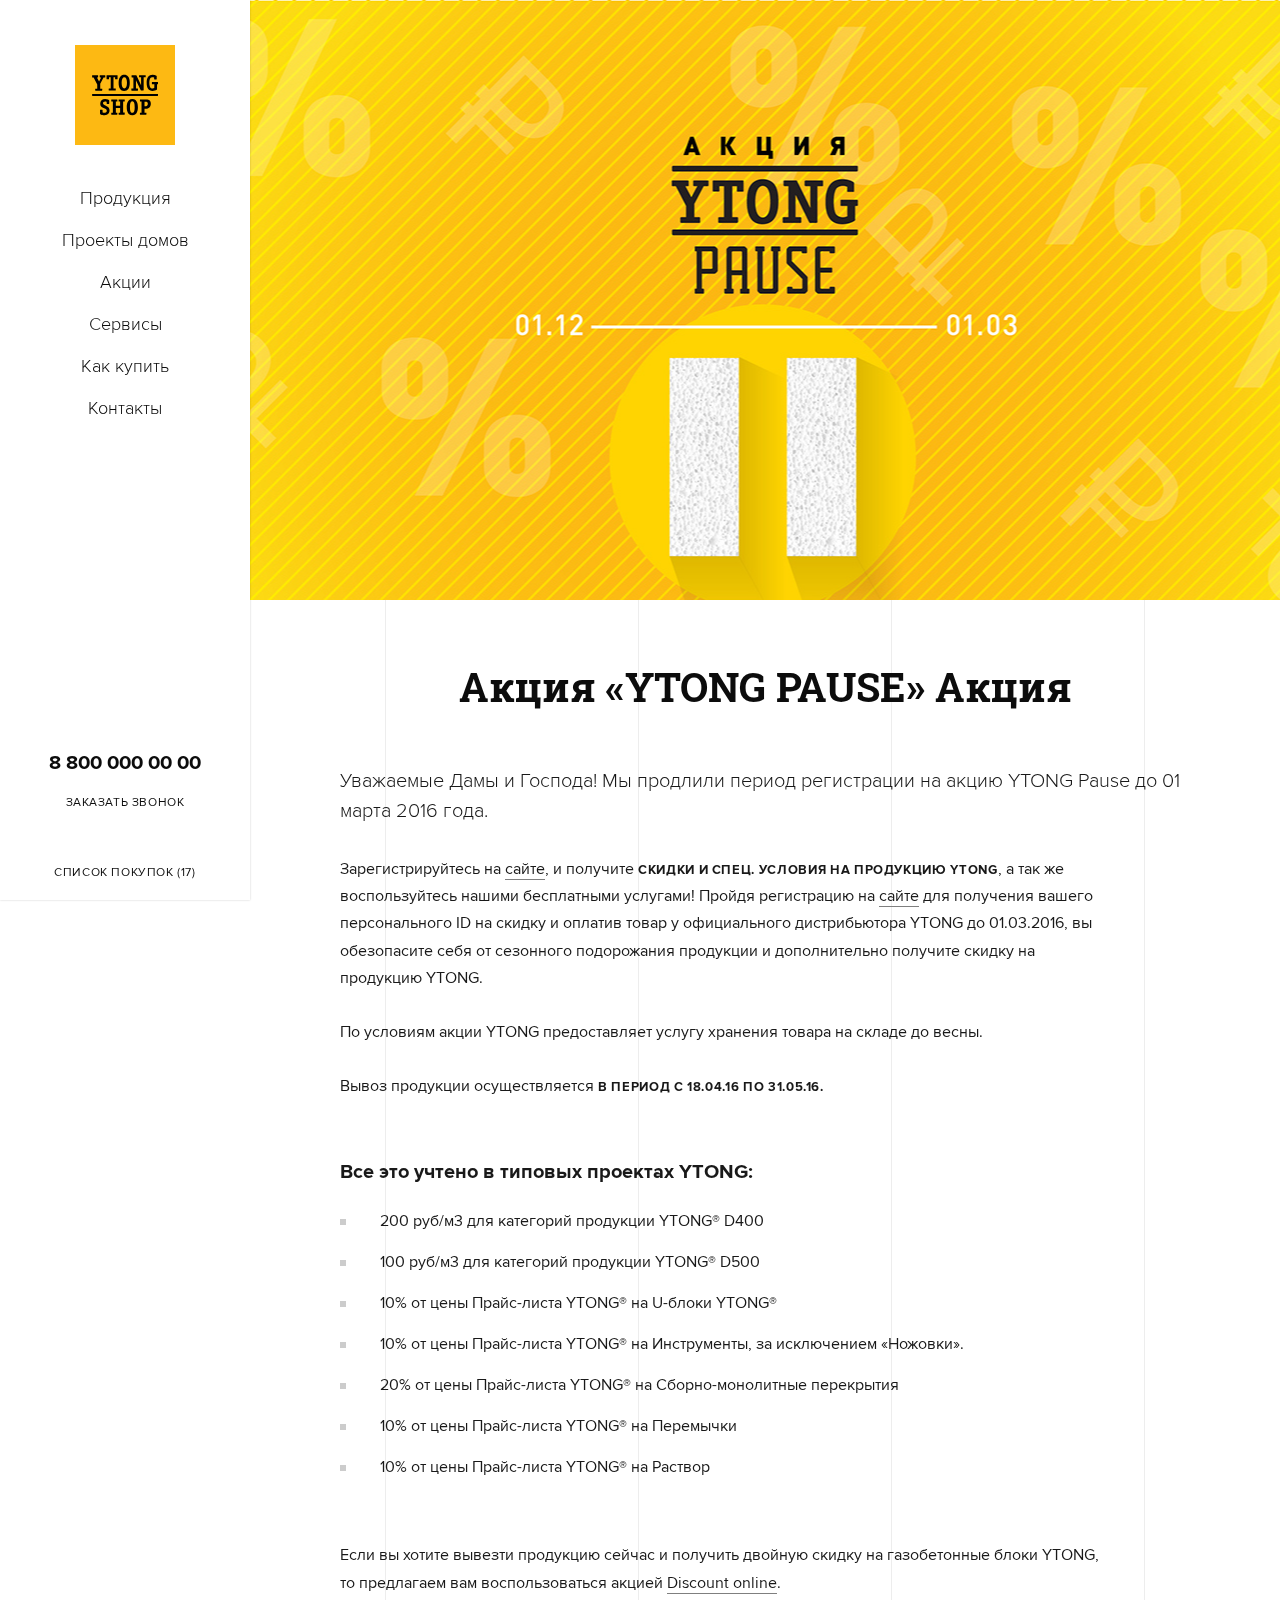
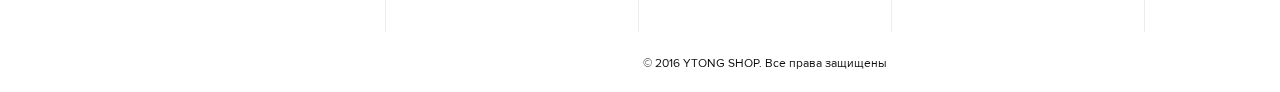
==== commit 6a7c0ce8: "0.7" ====
--- a/action.html
+++ b/action.html
@@ -278,8 +278,7 @@
 				<div class="l l4"></div>
 			</div>
 			<section class="action">
-				<img src="tmp/action-big.jpg" alt="">
-			<!-- 	<div class="bg" style="background-image:url(tmp/action.jpg)"></div> -->
+				<div class="img" style="background-image:url(tmp/action.jpg)"></div>
 				<div class="wrapper"></div>
 			</section>
 			<article class="narrow">
--- a/resources/css/styles.css
+++ b/resources/css/styles.css
@@ -1,3 +1,37 @@
+@font-face {
+	font-family:'Proxima Nova';
+	src: url('../fonts/ProximaNova-Regular_gdi.eot');
+	src: url('../fonts/ProximaNova-Regular_gdi.eot?#iefix') format('embedded-opentype'),
+		url('../fonts/ProximaNova-Regular_gdi.woff') format('woff'),
+		url('../fonts/ProximaNova-Regular_gdi.ttf') format('truetype'),
+		url('../fonts/ProximaNova-Regular_gdi.svg#ProximaNova-Regular') format('svg');
+	font-weight: 400;
+	font-style: normal;
+	font-stretch: normal;
+}
+@font-face {
+	font-family:'Proxima Nova';
+	src: url('../fonts/ProximaNova-Bold_gdi.eot');
+	src: url('../fonts/ProximaNova-Bold_gdi.eot?#iefix') format('embedded-opentype'),
+		url('../fonts/ProximaNova-Bold_gdi.woff') format('woff'),
+		url('../fonts/ProximaNova-Bold_gdi.ttf') format('truetype'),
+		url('../fonts/ProximaNova-Bold_gdi.svg#ProximaNova-Bold') format('svg');
+	font-weight: 700;
+	font-style: normal;
+	font-stretch: normal;
+}
+@font-face {
+	font-family:'Proxima Nova';
+	src: url('../fonts/ProximaNova-Light_gdi.eot');
+	src: url('../fonts/ProximaNova-Light_gdi.eot?#iefix') format('embedded-opentype'),
+		url('../fonts/ProximaNova-Light_gdi.woff') format('woff'),
+		url('../fonts/ProximaNova-Light_gdi.ttf') format('truetype'),
+		url('../fonts/ProximaNova-Light_gdi.svg#ProximaNova-Light') format('svg');
+	font-weight: 300;
+	font-style: normal;
+	font-stretch: normal;
+}
+
 * {
 	margin: 0;
 	padding: 0;
@@ -28,6 +62,15 @@
 
 input {
 	-webkit-appearance: none;
+}
+input[type='number'] {
+    -moz-appearance:textfield;
+}
+
+input::-webkit-outer-spin-button,
+input::-webkit-inner-spin-button {
+    -webkit-appearance: none;
+    margin: 0;
 }
 body.prevent-scroll {
 	overflow: hidden;
@@ -165,6 +208,7 @@
 	font-size: 12px;
 	text-transform: uppercase;
 	letter-spacing: 0.05em;
+	display: none;
 }
 header .phone {
 	position: absolute;
@@ -173,6 +217,12 @@
 	font-size: 18px;
 	font-weight: 600;
 	color: #0c0c0c;
+	transition: all 0.3s;
+	display: none;
+}
+header .phone:hover {
+	color: #fdb813;
+	transition: all 0.15s;
 }
 header .callback {
 	display: none;
@@ -187,7 +237,7 @@
 	height: 45px;
 	top: 15px;
 	left: 95px;
-	trnasform: translateZ(0px);
+	transform: translateZ(0px);
 }
 header .menu-btn .inner {
 	width: 25px;
@@ -278,6 +328,7 @@
 		width: 100%;
 		padding-bottom: 20px;
 		padding-top: 20px;
+		display: block;
 	}
 	header .phone {
 		bottom: 125px;
@@ -286,6 +337,7 @@
 		top: auto;
 		margin: 0px;
 		font-size: 20px;
+		display: block;
 	}
 	header .callback {
 		position: absolute;
@@ -323,13 +375,18 @@
 
 main {
 	padding-top: 75px;
-	padding-bottom: 80px;
+	padding-bottom: 60px;
+	overflow: hidden;
 }
 main {
 	margin-left: 0px;
 }
+.contacts-page main {
+	margin-bottom: 0px;
+}
 @media screen and (min-width: 640px) {
 	main {
+		margin-bottom: 0px;
 		padding-top: 100px;
 	}
 }
@@ -341,7 +398,7 @@
 		margin-left: 250px;
 	}
 }
-main.grey {
+main.main-grey {
 	background: #f2f2f2;
 }
 
@@ -415,6 +472,9 @@
 	top: 0;
 	max-width: 1000px;
 	margin: 0 auto;
+}
+.contacts-page .lines-bg {
+	display: none;
 }
 .lines-bg .l {
 	position: absolute;
@@ -472,11 +532,11 @@
 	text-align: center;
 }
 h3 {
-	font-weight: bold;
+	font-weight: 300;
 	font-size: 30px;
 	text-transform: none;
 	color: #0c0c0c;
-	margin-bottom: 40px;
+	margin-bottom: 35px;
 	text-align: center;
 }
 h4 {
@@ -510,52 +570,57 @@
 	color: #ffffff;
 }
 
+.csstransitions h1.triggerable,
+.csstransitions h2.triggerable {
+	transition: all 0.6s;
+	opacity: 0;
+	transform: translateY(-20px);
+}
+.csstransitions h1.triggerable.triggered-once,
+.csstransitions h2.triggerable.triggered-once {
+	opacity: 1;
+	transform: translateY(0px);
+}
+
 p {
 	line-height: 1.5;
 	margin-right: 10%;
 	margin-bottom: 10px;
 }
 p a {
+	color: #191919;
+	border-bottom: 1px solid #7f7f7f;
+	transition: all 0.2s;
+}
+p a:hover {
 	color: #fdb813;
-	transition: color 0.2s;
-}
-p a:hover {
-	color: #0c0c0c;
+	border-bottom: 1px solid transparent;
 }
 .dark p {
 	color: #ffffff;
 }
 
-.more-link,
-.return-link {
+.ico-link {
 	position: relative;
 	font-size: 12px;
 	text-transform: uppercase;
 	color: #0c0c0c;
 	letter-spacing: 0.05em;
 	padding-left: 40px;
-}
-.dark .more-link,
-.dark .return-link {
+	cursor: pointer;
+}
+.ico-link.a-d {
+	padding-left: 25px;
+}
+.dark .ico-link {
 	color: #ffffff;
 }
-.more-link .arrow,
-.return-link .arrow {
-	position: absolute;
-	left: 0;
-	top: 2px;
-	width: 20px;
-	height: 10px;
-	overflow: hidden;
-}
-.more-link .tx,
-.return-link .tx {
+.ico-link .tx {
 	display: inline-block;
 	position: relative;
 	transform: rotate(0deg);
 }
-.more-link .tx .a,
-.return-link .tx .a {
+.ico-link .tx .a {
 	position: absolute;
 	left: 0;
 	top: 0;
@@ -563,118 +628,83 @@
 	background: #ffffff;
 	overflow: hidden;
 }
-.grey .more-link .tx .a,
-.grey .return-link .tx .a {
+.grey .ico-link .tx .a {
 	background: #f2f2f2;
 }
-.more-link .tx span,
-.return-link .tx span {
+.ico-link .tx span {
 	white-space: nowrap;
 }
-.more-link .arrow .y,
-.more-link .arrow .b,
-.return-link .arrow .y,
-.return-link .arrow .b {
-	position: absolute;
-	width: 100%;
-	height: 100%;
-	left: 0;
-	top: 0;
-	will-change: transform;
-}
-.more-link .arrow .y:before,
-.more-link .arrow .b:before,
-.return-link .arrow .y:before,
-.return-link .arrow .b:before {
-	content: "";
-	position: absolute;
-	width: 30px;
-	height: 2px;
-	top: 4px;
-	right: 2px;
-	background: #fdb813;
-}
-.return-link .arrow .y:before,
-.return-link .arrow .b:before {
-	left: 2px;
-	right: auto;
-}
-.more-link .arrow .b:before,
-.return-link .arrow .b:before {
-	background: #0c0c0c;
-}
-.more-link .arrow .y:after,
-.more-link .arrow .b:after,
-.return-link .arrow .y:after,
-.return-link .arrow .b:after {
-	content: "";
-	position: absolute;
-	right: 0;
-	top: 0;
-	width: 7px;
-	height: 10px;
-	background: url(../images/arr-end-right-yellow.svg);
-	background-size: 100%;
-}
-.return-link .arrow .y:after,
-.return-link .arrow .b:after {
-	left: 0;
-	right: auto;
-	background: url(../images/arr-end-left-yellow.svg);
-	background-size: 100%;
-}
-.more-link .arrow .b:after {
-	background: url(../images/arr-end-right-black.svg);
-	background-size: 100%;
-}
-.return-link .arrow .b:after {
-	background: url(../images/arr-end-left-black.svg);
-	background-size: 100%;
-}
-.more-link .arrow .y,
-.more-link .arrow .b,
-.return-link .arrow .y,
-.return-link .arrow .b {
-	transition: transform 0.3s;
-}
-.more-link:hover .arrow .y,
-.more-link:hover .arrow .b,
-.return-link:hover .arrow .y,
-.return-link:hover .arrow .b {
-	transition: transform 0.5s;
-}
-.more-link .arrow .b,
-.return-link .arrow .b {
-	transform: translateX(-50px);
-}
-.more-link:hover .arrow .b,
-.return-link:hover .arrow .b {
-	transform: translateX(0px);
-}
-.more-link:hover .arrow .y,
-.return-link:hover .arrow .y {
-	transform: translateX(50px);
-}
-.more-link .tx .a,
-.return-link .tx .a {
+.ico-link .tx .a {
 	width: 0;
 	transition: width 0.3s;
 }
-.more-link:hover .tx .a,
-.return-link:hover .tx .a {
+.ico-link:hover .tx .a,
+a:hover .ico-link .tx .a  {
 	width: 100%;
 	transition: width 0.4s ease 0.2s;
 }
-.home .more-link:hover .tx .a {
+.home .ico-link:hover .tx .a,
+a:hover .home .ico-link .tx .a {
 	width: 0%;
 }
-.dark .more-link .arrow .b:before {
-	background: #ffffff;
-}
-.dark .more-link .arrow .b:after {
-	background: url(../images/arr-end-right-white.svg);
+.ico-link .arrow {
+	position: absolute;
+	left: 0;
+	top: 1px;
+	width: 22px;
+	height: 11px;
+	overflow: hidden;
+	transform: translateZ(0px);
+}
+.ico-link.a-d .arrow {
+	transform: rotate(90deg) translateZ(0px);
+	width: 12px;
+}
+.ico-link .arrow:before,
+.ico-link .arrow:after {
+	content: "";
+	position: absolute;
+	width: 22px;
+	height: 11px;
+	left: 0;
+	top: 0;
+	transition: transform 0.3s;
+}
+.ico-link.a-d .arrow:after,
+.ico-link.a-d .arrow:before {
+	right: 0;
+	left: auto;
+}
+.ico-link .arrow:before {
+	background: url(../images/right-yellow.svg) no-repeat;
 	background-size: 100%;
 }
+.ico-link .arrow:after {
+	transform: translateX(-60px);
+	background: url(../images/right.svg) no-repeat;
+	background-size: 100%;
+}
+.ico-link.a-l .arrow:before {
+	background: url(../images/left-yellow.svg) no-repeat;
+	background-size: 100%;
+}
+.ico-link.a-l .arrow:after {
+	background: url(../images/left.svg) no-repeat;
+	background-size: 100%;
+}
+.dark .ico-link .arrow:after {
+	background: url(../images/right-white.svg) no-repeat;
+	background-size: 100%;
+}
+.ico-link:hover .arrow:before,
+a:hover .ico-link .arrow:before {
+	transform: translateX(60px);
+}
+.ico-link:hover .arrow:after,
+a:hover .ico-link .arrow:after {
+	transform: translateX(0px);
+}
+
 .clear {
 	clear: both;
 }
@@ -693,6 +723,17 @@
 .home .slider-outer {
 	position: relative;
 	min-height: 0px;
+}
+.home .slider .img:before {
+	content: "";
+	position: absolute;
+	left: 0;
+	top: 0;
+	width: 100%;
+	height: 100%;
+	z-index: 1;
+	background: #191919;
+	opacity: 0.7;
 }
 .home .slider {
 	position: relative;
@@ -705,7 +746,46 @@
 	height: 500px;
 	text-align: center;
 }
-.home .slider .img {
+.home .slider .wrapper {
+	height: 100%;
+	position: relative;
+	z-index: 2;
+}
+@media screen and (min-width: 640px) {
+}
+@media screen and (min-width: 1000px) {
+	.home .slider,
+	.home .slider .slide {
+		height: 600px;
+	}
+	.home {
+		margin-bottom: 30px;
+	}
+}
+
+.masked-slider .slide {
+	transform: translateZ(0px);
+}
+.masked-slider .img-wrap {
+	position: absolute;
+	width: 100%;
+	height: 100%;
+	left: 0;
+	top: 0;
+	overflow: hidden;
+	backface-visibility: hidden;
+}
+.masked-slider .overlay {
+	position: absolute;
+	width: 100%;
+	height: 100%;
+	left: 0;
+	top: 0;
+	background: #000000;
+	z-index: 1;
+	opacity: 0;
+}
+.masked-slider .img {
 	position: absolute;
 	width: 100%;
 	height: 100%;
@@ -714,36 +794,57 @@
 	background-size: cover;
 	background-position: center;
 }
-.home .slider .img:before {
-	content: "";
-	position: absolute;
-	left: 0;
-	top: 0;
-	width: 100%;
-	height: 100%;
-	z-index: 1;
-	background: #191919;
-	opacity: 0.7;
-}
-.home .slider .wrapper {
-	height: 100%;
-	position: relative;
-	z-index: 2;
-}
-@media screen and (min-width: 640px) {
+
+.slider-outer {
+	overflow: hidden;
+}
+.slider {
+	overflow: hidden;
+}
+
+
+.home .text {
+	padding-top: 100px;
+	width: 100%;
+	max-width: 550px;
+	margin: 0 auto;
+}
+.home .nfo {
+	margin-bottom: 40px;
+}
+.home .nfo p {
+	margin-right: 0;
+	font-size: 16px;
+}
+@media screen and (min-width: 640px) {
+	.home .text {
+		padding-top: 150px;
+	}
+	.home .nfo {
+	}
 }
 @media screen and (min-width: 1000px) {
-	.home .slider {
-		height: 600px;
-	}
-	.home .slider .slide {
-		height: 600px;
-	}
-	.home {
-		margin-bottom: 30px;
-	}
-}
-
+	.home .text {
+		padding-top: 210px;
+	}
+}
+
+.masked-slider {
+	position: relative;
+	z-index: 0;
+}
+.masked-slider .slide {
+	position: absolute;
+	float: none;
+	width: 100%;
+	height: 100%;
+	left: 0;
+	top: 0;
+}
+.masked-slider {
+	opacity: 0;
+	background: #2B2B2B;
+}
 .slider-outer .progressbar {
 	position: relative;
 	width: 100%;
@@ -758,80 +859,73 @@
 	width: 30%;
 	background: #fdb813;
 }
-.slider-outer {
-	overflow: hidden;
-}
-.slider {
-	overflow: hidden;
-}
-.slider .swipe-wrap {
-    overflow: hidden;
-    position: relative;
-}
-.slider .slide {
-	float: left;
-	width: 100%;
-	position: relative;
-}
-.home .text {
-	padding-top: 100px;
-	width: 100%;
-	max-width: 550px;
-	margin: 0 auto;
-}
-.home .nfo {
-	margin-bottom: 40px;
-}
-.home .nfo p {
-	margin-right: 0;
-	font-size: 16px;
-}
-@media screen and (min-width: 640px) {
-	.home .text {
-		padding-top: 150px;
-	}
-	.home .nfo {
-	}
-}
-@media screen and (min-width: 1000px) {
-	.home .text {
-		padding-top: 210px;
-	}
-}
-.home .slide {
-	overflow: hidden;
-}
-.home .slide .text {
+.masked-slider.initialized {
+	transition: opacity 0.3s;
+	opacity: 1;
+}
+.masked-slider .slide:first-child {
+	z-index: 1;
+}
+.masked-slider .img-wrap {
+	transition: all 0.6s;
+}
+.masked-slider .img-wrap .img {
+	transition: all 0.6s;
+}
+.masked-slider .slide .text {
 	transition: all 0.7s;
 }
-.home .slide.to-left .text {
-	transform: translateX(-400px);
-}
-.home .slide.to-right .text {
-	transform: translateX(400px);
-}
-.home .slide.to-cenrwe .text {
+.masked-slider .slide .overlay {
+	transition: all 0.6s;
+}
+.masked-slider .slide.to-left .text {
+	opacity: 0;
+	transform: translateX(-500px);
+}
+.masked-slider .slide.to-right .text {
+	opacity: 0;
+	transform: translateX(500px);
+}
+.masked-slider .slide.to-center .text {
+	opacity: 1;
 	transform: translateX(0px);
 }
-
-
-.home .slider-arrow {
+.masked-slider .slide.to-left .overlay {
+	opacity: 0.5;
+}
+.masked-slider .slide.to-right .overlay {
+	opacity: 0.5;
+}
+.masked-slider .slide.to-center .overlay {
+	opacity: 0;
+}
+.masked-slider .slide.moving .overlay {
+	opacity: 0.2;
+}
+.masked-slider .slide.lower-moving .overlay {
+	opacity: 0.3;
+}
+.masked-slider .slide.lower-moving .text {
+	opacity: 0.5;
+}
+
+.slider-outer .slider-arrow {
 	position: absolute;
 	display: none;
 	width: 30%;
 	height: 100%;
 	top: 0;
-	z-index: 2;
+	z-index: 3;
 	cursor: pointer;
 }
-.home .slider-arrow.prev {
-	left: 0;
-}
-.home .slider-arrow.next {
+.slider-outer .slider-arrow.prev {
+	left: 0;
+}
+.slider-outer .slider-arrow.next {
 	right: 0;
 }
 @media screen and (min-width: 640px) {
-	.home .slider-arrow {
+	.slider-outer .slider-arrow {
 		display: block;
 	}
 }
@@ -845,7 +939,7 @@
 }
 .slider-arrow svg {
 	fill: #ffffff;
-	opacity: 0.6;
+	opacity: 0;
 }
 .slider-arrow.prev svg {
 	left: 20px;
@@ -860,7 +954,10 @@
 .slider-arrow svg {
 	transition: all 0.3s;
 }
-.slider-arrow:hover svg {
+.slider-outer:hover .slider-arrow svg {
+	opacity: 0.5;
+}
+.slider-outer:hover .slider-arrow:hover svg {
 	opacity: 1;
 }
 .slider-arrow.prev:hover svg {
@@ -869,6 +966,49 @@
 .slider-arrow.next:hover svg {
 	transform: translateX(-5px);
 }
+
+.slider-controls {
+	position: absolute;
+	z-index: 2;
+	left: 0;
+	bottom: 32px;
+	width: 100%;
+	height: 17px;
+	text-align: center;
+}
+.slider-controls .slider-controls-inner {
+	display: inline-block;
+}
+.slider-controls .item {
+	position: relative;
+	width: 17px;
+	height: 17px;
+	display: inline-block;
+	cursor: pointer;
+}
+.slider-controls .item.active {
+	cursor: default;
+}
+.slider-controls .item:before {
+	content: "";
+	position: absolute;
+	width: 7px;
+	height: 7px;
+	left: 0;
+	top: 0;
+	right: 0;
+	bottom: 0;
+	margin: auto;
+	opacity: 0.5;
+	background: #ffffff;
+	transition: opacity 0.2s;
+}
+.slider-controls .item.active:before,
+.slider-controls .item:hover:before {
+	opacity: 1;
+}
+
+
 
 .container {
 	margin-left: -30px;
@@ -922,12 +1062,77 @@
 	display: block;
 	width: 100%;
 }
+.production .item h6 {
+	position: relative;
+	z-index: 1;
+}
+
 @media screen and (min-width: 640px) {
 	.production {
 		margin-bottom: 15px;
 	}
 }
-.more-link-container {
+.catalog-appear.item .inner .img-zoom {
+	position: absolute;
+	left: 0;
+	top: 0;
+	width: 100%;
+	height: 100%;
+	transition: all 0.5s ease;
+	transform: translateZ(0px);
+}
+.catalog-appear.item .inner:hover .img-zoom {
+	transition: all 1.5s ease;
+	transform: scale(1.05);
+}
+.backgroundblendmode .catalog-appear.item .bg-y,
+.backgroundblendmode .catalog-appear.item .bg-w {
+	position: absolute;
+	width: 0;
+	height: 100%;
+	left: 0;
+	top: 0;
+	background: #ffffff;
+	z-index: 0;
+	transition: width 0.3s;
+}
+.backgroundblendmode .catalog-appear.item .bg-w {
+	background: #ffffff;
+}
+.backgroundblendmode .catalog-appear.item .nm {
+	isolation: isolate;
+}
+.backgroundblendmode .catalog-appear.item h6 {
+}
+.backgroundblendmode .catalog-appear.item .bg-y {
+	background: #fdb813;
+	z-index: 2;
+	mix-blend-mode: screen;
+}
+.backgroundblendmode .catalog-appear.item .inner:hover .bg-y,
+.backgroundblendmode .catalog-appear.item .inner:hover .bg-w {
+	transition: all 0.7s ease 0.2s;
+	width: 100%;
+}
+.backgroundblendmode .grey .catalog-appear.item .bg-y,
+.backgroundblendmode .grey .catalog-appear.item .bg-w {
+	display: none;
+}
+.no-backgroundblendmode .catalog-appear.item .inner:hover .bg-y,
+.no-backgroundblendmode .catalog-appear.item .inner:hover .bg-w {
+	display: none;
+}
+.no-backgroundblendmode .catalog-appear.item h6,
+.backgroundblendmode .grey .catalog-appear.item h6 {
+	transition: all 0.3s;
+}
+.no-backgroundblendmode .catalog-appear.item .inner:hover h6,
+.backgroundblendmode .grey .catalog-appear.item .inner:hover h6 {
+	color: #fdb813;
+}
+
+
+.ico-link-container {
 	text-align: center;
 }
 
@@ -939,87 +1144,95 @@
 }
 .projects .item .img,
 .actions .item .img {
-	position: relative;
 	margin-bottom: 18px;
-	overflow: hidden;
-}
-.projects .item .img:before,
-.actions .item .img:before {
-	content: "";
-	position: absolute;
-	width: 100%;
-	height: 100%;
-	left: 0;
-	top: 0;
-	background: #f2f2f2;
 }
 .projects .item img,
 .actions .item img {
 	display: block;
 	width: 100%;
 }
-.projects .item .img-hide,
-.actions .item .img-hide {
-	position: absolute;
-	top: 0;
-	left: 0;
-	width: 100%;
-	height: 100%;
-	overflow: hidden;
-}
-.projects .item .img-true,
-.actions .item .img-true {
-	position: absolute;
-	height: 100%;
-	width: auto;
-	left: 0;
-	top: 0;
-	z-index: 1;
-}
 .projects .item .nfo {
 	color: #808080;
 }
 .projects .item .text {
 	line-height: 1.5;
 }
+.projects .item .nm,
+.action .item .nm {
+	position: relative;
+}
+.projects .item h6,
+.action .item h6 {
+	position: relative;
+	z-index: 1;
+}
 @media screen and (min-width: 640px) {
 	.projects {
 		margin-bottom: 15px;
 	}
 }
-.projects .item .img,
-.actions .item .img {
+.catalog-appear.item .img {
+	position: relative;
+	overflow: hidden;
+}
+.catalog-appear.item .img-hide {
+	position: absolute;
+	top: 0;
+	left: 0;
+	width: 100%;
+	height: 100%;
+	overflow: hidden;
+}
+.catalog-appear.item .img:before {
+	content: "";
+	position: absolute;
+	width: 100%;
+	height: 100%;
+	left: 0;
+	top: 0;
+	background: #f2f2f2;
+}
+.catalog-appear.item .img-true {
+	position: absolute;
+	height: 100%;
+	width: auto;
+	left: 0;
+	top: 0;
+	z-index: 1;
+}
+.catalog-appear.item .img {
 	transform: translateZ(0px);
 }
-.projects .item .img:before,
-.actions .item .img:before {
+.csstransitions .catalog-appear.item .img:before {
 	transform: translateX(-100%);
 	transition: all 0.6s cubic-bezier(0.4, 0, 0, 0.99);
 }
-.projects .item.triggered-once .img:before,
-.actions .item.triggered-once .img:before {
+.csstransitions .catalog-appear.item.triggered-once .img:before {
 	transform: translateX(0);
 }
-.projects .item .img-hide,
-.actions .item .img-hide {
+.csstransitions .catalog-appear.item .img-hide {
 	width: 0;
 	transition: all 0.6s cubic-bezier(0.4, 0, 0, 0.99) 0.45s;
 }
-.projects .item.triggered-once .img-hide,
-.actions .item.triggered-once .img-hide {
-	width: 100%;
-}
-.projects .item .img-true,
-.actions .item .img-true {
-	transform: translateX(-30%);
+.csstransitions .catalog-appear.item.triggered-once .img-hide {
+	width: 100%;
+}
+.csstransitions .catalog-appear.item .img-true {
+	transform: translateX(-30%)	translateZ(0px);;
 	transition: all 0.6s cubic-bezier(0.4, 0, 0, 0.99) 0.45s;
 }
-.projects .item.triggered-once .img-true,
-.actions .item.triggered-once .img-true {
-	transform: translateX(0%);
-}
-.projects .item .text {
+.csstransitions .catalog-appear.item.triggered-once .img-true {
+	transform: translateX(0%) translateZ(0px);;
+}
+.csstransitions .catalog-appear.item .text {
 	overflow: hidden;
+}
+.csstransitions .catalog-appear.item .text .text-inner {
+	transform: translateX(-100%);
+	transition: all 0.6s cubic-bezier(0.4, 0, 0, 0.99) 0.45s;
+}
+.csstransitions .catalog-appear.item.triggered-once .text .text-inner {
+	transform: translateX(0);
 }
 /*.projects .item h5 {
 	transition: all 0.6s cubic-bezier(0.4, 0, 0, 0.99) 0.7s;
@@ -1039,8 +1252,15 @@
 .actions {
 	padding-top: 30px
 }
-.actions h5 {
+.actions .nm {
+	position: relative;
+}
+.actions h6 {
 	margin-bottom: 10px;
+}
+.actions h6 {
+	position: relative;
+	z-index: 1;
 }
 .actions .nfo {
 	font-size: 16px;
@@ -1057,10 +1277,11 @@
 	padding-top: 75px;
 	text-align: center;
 	background: #f2f2f2;
+	overflow: hidden;
 }
 .features .container .item {
 	position: relative;
-	margin-bottom: 75px;
+	margin-bottom: 30px;
 }
 .features .item .text {
 	margin-left: 0px;
@@ -1073,6 +1294,9 @@
 @media screen and (min-width: 640px) {
 	.features {
 		text-align: left;
+	}
+	.features .container .item {
+		margin-bottom: 75px;
 	}
 	.features .item .text {
 		margin-left: 75px;
@@ -1133,12 +1357,47 @@
 	margin-right: 0;
 	line-height: 1.75;
 }
+.features p a {
+	color: #7f7f7f; 
+	border-bottom: 1px solid #8e8e8e;
+}
+.features p a:hover {
+	color: #fdb813;
+	border-bottom: 1px solid transparent;
+}
 @media screen and (min-width: 640px) {
 	.features .item {
 		width: 50%;
 		float: left;
 		margin-bottom: 40px;
 	}
+}
+
+.csstransitions .list-appear.item .ico {
+	opacity: 0;
+	transition: all 0.6s ease;
+	transform: translateX(-30px);
+}
+.csstransitions .list-appear.item.triggered-once .ico {
+	opacity: 1;
+	transform: translateX(0px);
+}
+.csstransitions .list-appear.item .text {
+	overflow: hidden;
+}
+.csstransitions .list-appear.item h4 {
+	transform: translateX(-100%);
+	transition: all 0.6s cubic-bezier(0.4, 0, 0, 0.99) 0s;
+}
+.csstransitions .list-appear.item .descr {
+	transform: translateX(-100%);
+	transition: all 0.6s cubic-bezier(0.4, 0, 0, 0.99) 0.45s;
+}
+.csstransitions .list-appear.item.triggered-once h4 {
+	transform: translateX(0px);
+}
+.csstransitions .list-appear.item.triggered-once .descr {
+	transform: translateX(0px);
 }
 
 .masked-link {
@@ -1163,12 +1422,118 @@
 	transition: width 0.2s;
 }
 
+.bg-link {
+	position: relative;
+}
+.bg-link span {
+	position: relative;
+	z-index: 1;
+}
+.bg-link:before {
+	content: "";
+	position: absolute;
+	width: 0;
+	height: 100%;
+	left: 0;
+	top: 0;
+	background: #fdb813;
+	transition: all 0.5s;
+}
+.bg-link.bg-grey {
+	background: #f2f2f2;
+}
+@media screen and (min-width: 1000px) {
+
+}
+.bg-link:hover:before {
+	transition: all 0.3s ease 0.1s;
+	width: 100%;
+}
+.bg-link .tx {
+	position: relative;
+	padding-left: 30px;
+}
+.bg-link .ico {
+	position: absolute;
+	left: 0px;
+	top: 0;
+	overflow: hidden;
+}
+.bg-link .ico:after {
+	transform: translateX(-30px);
+}
+.bg-link:hover .ico:before {
+	transform: translateX(30px);
+}
+.bg-link:hover .ico:after {
+	transform: translateX(0px);
+}
+.bg-link .ico:before,
+.bg-link .ico:after {
+	content: "";
+	position: absolute;
+	left: 0;
+	top: 0;
+	transition: all 0.3s;
+}
+.bg-link .ico.i-cart {
+	width: 15px;
+	height: 13px;
+}
+.bg-link .ico.i-cart:before,
+.bg-link .ico.i-cart:after {
+	width: 15px;
+	height: 13px;
+}
+.bg-link .ico.i-cart:before {
+	background: url(../images/cart.svg) no-repeat;
+}
+.bg-link .ico.i-cart:after {
+	background: url(../images/cart-white.svg) no-repeat;
+}
+.bg-link .ico.i-call {
+	width: 14px;
+	height: 14px;
+}
+.bg-link .ico.i-call:before,
+.bg-link .ico.i-call:after {
+	width: 14px;
+	height: 14px;
+}
+.bg-link .ico.i-call:before {
+	background: url(../images/call.svg) no-repeat;
+}
+.bg-link .ico.i-call:after {
+	background: url(../images/call-white.svg) no-repeat;
+}
+
 .catalog {
+	margin-top: 65px;
+	margin-bottom: 65px;
+}
+.catalog.grey {
+	margin-top: 65px;
 	padding-top: 65px;
-	margin-bottom: 10px;
-}
+	padding-bottom: 65px;
+	margin-bottom: 0;
+	background: #f2f2f2;
+}
+.catalog .cat-general {
+	font-size: 16px;
+	line-height: 1.7;
+	margin-bottom: 45px;
+	text-align: center;
+}
+
 .catalog .container {
-	margin-bottom: 25px;
+
+}
+.catalog h3 {
+	font-weight: bold;
+	margin-bottom: 40px;
+}
+.catalog .ico-link-container {
+	padding-top: 25px;
 }
 .catalog .container .item {
 	margin-bottom: 20px;
@@ -1178,97 +1543,6 @@
 	border: 1px solid #ededed;
 	background: #ffffff;
 }
-.catalog .overlay {
-	position: absolute;
-	left: 0;
-	top: 0;
-	width: 0;
-	height: 100%;
-	background: #ffffff;
-	text-align: center;
-	overflow: hidden;
-}
-.catalog .overlay .cart-add {
-	position: absolute;
-	left: 0;
-	top: 0;
-	right: 0;
-	bottom: 0;
-	margin: auto;
-	width: 60px;
-	height: 60px;
-	background: #fdb813;
-	cursor: pointer;
-}
-.catalog .overlay .cart-add .ca-inner {
-	position: absolute;
-	width: 15px;
-	height: 15px;
-	left: 0;
-	top: 0;
-	bottom: 0;
-	right: 0;
-	margin: auto;
-	transform: translateZ(0px);
-}
-.catalog .overlay .cart-add .b {
-	position: absolute;
-	top: 6px;
-	width: 15px;
-	height: 3px;
-	background: #ffffff;
-	transition: all 0.2s;
-}
-.catalog .overlay .cart-add .b.b2 {
-	transform: rotate(90deg);
-}
-.catalog .overlay .cart-add:hover .b1 {
-	transform: scaleX(1.3);
-}
-.catalog .overlay .cart-add:hover .b2 {
-	transform: rotate(90deg) scaleX(1.3);
-}
-.catalog .overlay .cart-num {
-	position: absolute;
-	bottom: 35px;
-	width: 75px;
-	left: 0;
-	right: 0;
-	margin: 0 auto;
-}
-.catalog .overlay .cart-num span {
-	display: inline-block;
-	font-size: 12px;
-	text-transform: uppercase;
-	letter-spacing: 0.05em;
-	padding-bottom: 5px;
-}
-.catalog .overlay .num-wrap {
-	display: block;
-	padding-left: 10px;
-	padding-right: 10px;
-	background: #f2f2f2;
-}
-.catalog .overlay .num-input {
-	background: none;
-	display: block;
-	width: 100%;
-	height: 40px;
-	line-height: 40px;
-	font-family: 'Proxima Nova', sans-serif;
-	font-size: 16px;
-	text-align: center;
-}
-.catalog .item .overlay {
-	opacity: 0;
-	transition: opacity 0.3s, width 0s linear 0.3s;
-}
-.catalog .item:hover .overlay {
-	width: 100%;
-	opacity: 1;
-	transition: opacity 0.3s, width 0s linear 0s;
-}
-
 .catalog .img {
 	margin-bottom: 13px;
 }
@@ -1296,28 +1570,111 @@
 .catalog .cat-price sup {
 	font-size: 10px;
 }
-.catalog .cat-den {
+.catalog .cat-den,
+.catalog .cat-therm {
 	color: #989898;
 	font-size: 14px;
-	padding-bottom: 10px;
+	padding-bottom: 3px;
+}
+
+.num-wrap {
+	display: inline-block;
+	width: 60px;
+	padding-left: 10px;
+	padding-right: 10px;
+	height: 40px;
+	background: #f2f2f2;
+}
+.num-wrap input {
+	display: block;
+	width: 100%;
+	height: 40px;
+	line-height: 40px;
+	text-align: center;
+	font-family: 'Proxima Nova', sans-serif;
+	font-size: 16px;
+	background: none;
+	color: #191919;
+}
+.cart-add {
+	position: relative;
+	width: 30px;
+	height: 30px;
+	background: #fdb813;
+	cursor: pointer;
+}
+.cart-add .ico {
+	position: absolute;
+	width: 15px;
+	height: 13px;
+	top: 9px;
+	left: 7px;
+	transform: translateZ(0px);
+}
+.cart-add .ico:before {
+	content: "";
+	position: absolute;
+	left: 0;
+	top: 0;
+	right: 0;
+	bottom: 0;
+	width: 15px;
+	height: 13px;
+	margin: auto;
+}
+.cart-add .ico:before {
+	background: url(../images/cart-white.svg) no-repeat;
+}
+.catalog .add {
+	position: relative;
+	margin-bottom: 15px;
+	text-align: center;
+	white-space: nowrap;
+}
+.catalog .add .num-wrap {
+	display: inline-block;
+	height: 30px;
+	vertical-align: middle;
+	margin-right: 7px;
+	width: 40px;
+}
+.catalog .add .num-wrap input {
+	height: 30px;
+	line-height: 30px;
+}
+.catalog .add .cart-add {
+	display: inline-block;
+	vertical-align: middle;
+}
+@media screen and (min-width: 640px) {
+	.catalog .add .num-wrap {
+		width: 60px;
+	}
 }
 
 .action {
 	position: relative;
-/*	height: 600px;*/
+	height: 500px;
+	background: #f2f2f2;
 }
 .action img {
 	width: 100%;
 	display: block;
 }
-.action .bg {
-	position: absolute;
-	width: 100%;
-	height: 100%;
-	left: 0;
-	top: 0;
+.action .img {
+	position: absolute;
+	width: 100%;
+	height: 100%;
+	left: 0;
+	top: 0;
+	background-repeat: no-repeat;
 	background-position: center;
-	background-size: cover;
+	background-size: auto 100%;
+}
+@media screen and (min-width: 1000px) {
+	.action {
+		height: 600px;
+	}
 }
 
 .narrow .wrapper {
@@ -1419,6 +1776,57 @@
 	background-position: center;
 	background-size: auto 100%;
 }
+.icons-list .ico.i7 {
+	width: 50px;
+	height: 50px;
+	background: url(../images/multi-1.svg) no-repeat;
+	background-position: center;
+	background-size: auto 100%;
+}
+.icons-list .ico.i8 {
+	width: 50px;
+	height: 43px;
+	background: url(../images/multi-2.svg) no-repeat;
+	background-position: center;
+	background-size: auto 100%;
+}
+.icons-list .ico.i9 {
+	width: 50px;
+	height: 48px;
+	background: url(../images/multi-3.svg) no-repeat;
+	background-position: center;
+	background-size: auto 100%;
+}
+.icons-list .ico.i10 {
+	width: 50px;
+	height: 48px;
+	background: url(../images/multi-4.svg) no-repeat;
+	background-position: center;
+	background-size: auto 100%;
+}
+.icons-list .ico.i11 {
+	width: 50px;
+	height: 54px;
+	background: url(../images/multi-5.svg) no-repeat;
+	background-position: center;
+	background-size: auto 100%;
+}
+.icons-list .ico.i12 {
+	width: 50px;
+	height: 42px;
+	background: url(../images/multi-6.svg) no-repeat;
+	background-position: center;
+	background-size: auto 100%;
+}
+.icons-list .ico.i13 {
+	width: 50px;
+	height: 44px;
+	background: url(../images/multi-7.svg) no-repeat;
+	background-position: center;
+	background-size: auto 100%;
+}
+
+
 
 .galery {
 	margin-top: 45px;
@@ -1469,31 +1877,29 @@
 	}
 }
 
-
+.buy h3 {
+	margin-top: 40px;
+	margin-bottom: 27px;
+}
+.buy .icons-list {
+	margin-top: 27px;
+}
 .delivery {
 	padding-top: 60px;
 	padding-bottom: 45px;
 	background: #f2f2f2;
 }
-.delivery h3 {
-	font-weight: 300;
-	margin-bottom: 35px;
-}
 .delivery .del-general {
 	font-size: 16px;
 	line-height: 1.7;
 }
 
 
-.project-slider {
-/*	height: 500px;*/
-}
 .project-slider .slider {
-	visibility: hidden;
-}
-.project-slider .slide {
-/*	position: relative;
-	height: 500px;*/
+	height: 500px;
+}
+.project-slider .img-wrap {
+	background: #ececec;
 }
 .project-slider .img {
 	position: absolute;
@@ -1501,24 +1907,22 @@
 	height: 100%;
 	left: 0;
 	top: 0;
-	background-position: center;;
-	background-size: cover;
+	background-repeat: no-repeat;
+	background-position: center;
+	background-size: auto 100%;
 }
 .project-slider img {
 	display: block;
-	width: 100%;
-}
-@media screen and (min-width: 640px) {
-/*	.project-slider {
+	height: 100%;
+	margin: 0 auto;
+}
+@media screen and (min-width: 640px) {
+	.project-slider .slider {
 		height: 600px;
 	}
-	.project-slider .slide {
-		height: 600px;
-	}
-*/}
+}
 
 .project-specs {
-	padding-top: 35px;
 	margin-bottom: 55px;
 }
 .project-specs ul {
@@ -1615,6 +2019,7 @@
 	text-transform: uppercase;
 	letter-spacing: 0.05em;
 	cursor: pointer;
+	text-align: center;
 }
 .projects.grey {
 	padding-top: 75px;
@@ -1625,6 +2030,7 @@
 
 article {
 	margin-top: 60px;
+	margin-bottom: 35px;
 }
 article.grey {
 	padding-top: 80px;
@@ -1637,6 +2043,24 @@
 article .wrapper *:last-child {
 	margin-bottom: 0 !important;
 }
+article img {
+	display: block;
+	max-width: 100%;
+
+	margin-top: 75px;
+	margin-bottom: 75px;
+	margin-left: auto;
+	margin-right: auto;
+}
+@media screen and (min-width: 640px) {
+	article img {
+		max-width: calc(100% - 60px);
+		margin-left: auto;
+		margin-right: auto;
+
+	}
+}
+
 
 article h1 {
 	margin-top: 60px;
@@ -1717,16 +2141,21 @@
 	right: 0;
 	left: 0px;
 	bottom: 0;
-	height: 80px;
+	height: 60px;
 	text-align: center;
 	z-index: 2;
 	background: #ffffff;
 	will-change: transform;
 }
 footer .cr {
-	padding-top: 32px;
+	padding-top: 24px;
 	font-size: 12px;
 	color: #0c0c0c;
+}
+@media screen and (min-width: 640px) {
+	.contacts-page footer {
+		position: fixed;
+	}
 }
 @media screen and (min-width: 1000px) {
 	footer {
@@ -1734,6 +2163,9 @@
 	}
 }
 
+.multipor {
+	margin-bottom: 95px;
+}
 .order {
 	padding-top: 60px;
 	margin-bottom: 50px;
@@ -1742,7 +2174,6 @@
 	margin-bottom: 50px;
 }
 .order .order-inner {
-	background: #ffffff;
 	margin: 0 auto;
 	max-width: 300px;
 }
@@ -1752,6 +2183,7 @@
 	letter-spacing: 0.05em;
 	border-bottom: 1px solid #f2f2f2;
 	display: none;
+	background: #ffffff;
 }
 .order .order-wrapper {
 	width: calc(100% - 30px);
@@ -1769,6 +2201,12 @@
 	padding-top: 20px;
 	padding-bottom: 20px;
 	border-bottom: 1px solid #f2f2f2;
+	background: #ffffff;
+	transition: all 0.3s;
+}
+.order .order-items .item.removing {
+	transform: scale(0.95);
+	opacity: 0;
 }
 .order .r1 {
 	padding-bottom: 20px;
@@ -1782,6 +2220,10 @@
 }
 
 @media screen and (min-width: 640px) {
+	.order .order-items .item.removing {
+		transform: translateX(30px);
+		opacity: 0;
+	}
 	.order .order-inner {
 		max-width: 100%;
 	}
@@ -1870,25 +2312,7 @@
 	vertical-align: top;
 	font-size: 8px;
 }
-.order .num-wrap {
-	display: inline-block;
-	width: 60px;
-	padding-left: 10px;
-	padding-right: 10px;
-	height: 40px;
-	background: #f2f2f2;
-}
-.order .num-wrap input {
-	display: block;
-	width: 100%;
-	height: 40px;
-	line-height: 40px;
-	text-align: center;
-	font-family: 'Proxima Nova', sans-serif;
-	font-size: 16px;
-	background: none;
-	color: #191919;
-}
+
 .order .price-total {
 	font-weight: bold;
 	font-size: 16px;
@@ -1916,6 +2340,7 @@
 	width: 45px;
 	height: 45px;
 	cursor: pointer;
+	z-index: 10;
 }
 .order .delete .del-inner {
 	position: absolute;
@@ -1958,6 +2383,89 @@
 		right: 15px;
 	}
 }
+.order-submit {
+	padding-top: 30px;
+	padding-bottom: 30px;
+	background: #ffffff;
+}
+.order-submit .btn {
+	width: auto;
+	width: 275px;
+	max-width: 100%;
+}
+.order-submit .r1 {
+	text-align: center;
+	padding-bottom: 28px;
+}
+.order-submit .r2 {
+	padding-bottom: 30px;
+	text-align: center;
+}
+.order-submit .r3 {
+	white-space: nowrap;
+}
+.order-submit .price-all .tx {
+	font-size: 10px;
+	text-transform: uppercase;
+	letter-spacing: 0.05em;
+	color: #808080;
+}
+.order-submit .price-all .nm {
+	font-size: 24px;
+	font-weight: bold;
+}
+@media screen and (min-width: 640px) {
+	.order-submit {
+		padding-top: 0;
+		padding-bottom: 0;
+	}
+	.order-submit .btn {
+		width: 200px;
+	}
+	.order-submit .r1 {
+		text-align: left;
+		padding-top: 40px;
+		width: 30%;
+	}
+	.order-submit .r2 {
+		text-align: left;
+		padding-top: 20px;
+		width: 49%;
+	}
+	.order-submit .r3 {
+		text-align: left;
+		padding-top: 20px;
+		width: 21%;
+	}
+}
+@media screen and (min-width: 1000px) {
+	.order-submit .btn {
+		width: 275px;
+	}
+	.order-submit .r1 {
+		width: 27%;
+	}
+	.order-submit .r2 {
+		text-align: left;
+		width: 57%;
+	}
+	.order-submit .r3 {
+		width: 16%;
+	}
+}
+@media print {
+	main {
+		padding-top: 0;
+	}
+	header {
+		display: none;
+	}
+	.order-submit .r1,
+	.order-submit .r2 {
+		display: none;
+	}
+}
+
 .popup-overlay {
 	position: fixed;
 	width: 0;
@@ -1979,12 +2487,15 @@
 	z-index: 1000;
 	background: #ffffff;
 	overflow: hidden;
+	pointer-events: none;
 }
 .popup .wrapper {
+	pointer-events: auto;
 	transition: all 0.4s;
 	transform: translateY(-20px);
 }
 .popup {
+
 	transform: translateZ(0px);
 	transition: opacity 0.3s ease 0s, width 0s linear 0.3s;
 }
@@ -1999,7 +2510,7 @@
 	transition: opacity 0.2s ease 0s, width 0s linear 0s;
 }
 .popup.active .wrapper {
-	transition: all 0.2s;
+	transition: all 0.3s;
 	transform: translateY(0px);
 }
 .popup-overlay.active {
@@ -2222,4 +2733,307 @@
 }
 .cssanimations .load-complete footer {
 	opacity: 1;
-}*/+}*/
+.map-section {
+	position: relative;
+	width: 100%;
+	height: 200px;
+	margin-top: 76px;
+}
+@media screen and (min-width: 640px) {
+	.map-section {
+		position: fixed;
+		margin-top: 0;
+		width: 50%;
+		height: auto;
+		left: 0px;
+		top: 100px;
+		bottom: 80px;
+		z-index: 4;
+		trnasform: translateZ(0px);
+	}
+}
+@media screen and (min-width: 1000px) {
+	.map-section {
+		top: 0;
+		width: calc(50% - 125px);
+		left: 250px;
+		trnasform: translateZ(0px);
+	}
+}
+.map-section .map {
+	position: absolute;
+	left: 0;
+	height: 100%;
+	width: 100%;
+	top: 0;
+	background: #f2f2f2;
+}
+.contacts {
+	background: #ffffff;
+}
+
+.contact {
+	margin-left: 0px;
+}
+.contact .nm {
+	font-family: 'Roboto Slab', serif;
+	font-size: 30px;
+	color: #0c0c0c;
+	margin-bottom: 32px;
+	font-weight: bold;
+}
+@media screen and (min-width: 640px) {
+	.contact .nm {
+		font-size: 40px;
+		font-weight: bold;
+	}
+	.contacts .right {
+		margin-top: 0;
+		width: 50%;
+		padding-top: 65px;
+		float: right;
+	}
+	.contact {
+		margin-left: 50px;
+	}
+}
+.contact .phones {
+	margin-bottom: 30px;
+}
+.contact .phones .item {
+	margin-bottom: 5px;
+}
+.contact .phones a {
+	font-size: 24px;
+	font-weight: bold;
+	color: #191919;
+}
+.contact .mail {
+	margin-bottom: 30px;
+}
+.contact .mail a {
+	font-size: 18px;
+	color: #191919;
+}
+.contact .addr {
+	color: #7f7f7f;
+	line-height: 1.75;
+	margin-bottom: 43px;
+}
+.contact .route-link-container {
+	padding-bottom: 30px;
+}
+.contact article {
+	margin-top: 0;
+	padding-bottom: 50px;
+}
+.contact article *:first-child {
+	margin-top: 0 !important;
+}
+.contact article *:last-child {
+	margin-bottom: 0 !important;
+}
+
+.drop-down-container {
+	overflow: hidden;
+	height: 0;
+	transition: height 0.3s;
+}
+.drop-down-container.active {
+	height: auto;
+}
+.drop-down-container.initialized {
+
+}
+.drop-down-control {
+	cursor: pointer;
+}
+
+.service-img {
+	position: relative;
+}
+.service-img:before {
+	content: "";
+	position: absolute;
+	width: 100%;
+	height: 100%;
+	left: 7px;
+	top: 7px;
+	background: #f2f2f2;
+}
+.service-img .num {
+	position: absolute;
+	line-height: 1;
+	bottom: -17px;
+	right: -4px;
+	font-size: 150px;
+	font-weight: bold;
+	font-family: 'Roboto Slab', sans-serif;
+	color: #ffffff;
+	z-index: 3;
+}
+.service-img img {
+	position: relative;
+	width: 100%;
+	display: block;
+	z-index: 2;
+}
+.service {
+	padding-top: 70px;
+	padding-bottom: 30px;
+}
+.service .img {
+	width: 100%;
+	margin-bottom: 45px;
+}
+.service h3 {
+	font-weight: bold;
+	text-align: left;
+	margin-bottom: 25px;
+}
+.service article {
+	margin-top: 30px;
+}
+.service .ico-link-container {
+	text-align: left;
+	margin-top: 30px;
+	margin-bottom: 35px;
+}
+.service .btn {
+	width: 280px;
+	margin-bottom: 55px;
+	max-width: 100%;
+}
+.master {
+	background: #f2f2f2;
+}
+.master .img .num {
+	right: -5px;
+}
+
+@media screen and (min-width: 640px) {
+	.master .img {
+		width: 58%;
+	}
+	.master .img .num {
+		right: -27px;
+	}
+}
+.type-project h5 {
+	margin-bottom: 50px;
+}
+.type-project .consult {
+	font-size: 16px;
+	line-height: 1.7;
+	margin-bottom: 30px;
+}
+.ico-line {
+	margin-left: -30px;
+	margin-bottom: 35px;
+}
+.ico-line .item {
+	position: relative;
+	padding-left: 30px;
+	margin-bottom: 30px;
+}
+.ico-line .inner {
+	padding-top: 65px;
+	position: relative;
+}
+.ico-line .item .ico {
+	position: absolute;
+	left: 0;
+	right: 0;
+	top: 0;
+	margin: auto;
+}
+.ico-line .item .ico.i1 {
+	width: 62px;
+	height: 40px;
+	background: url(../images/type-1.svg) no-repeat;
+}
+.ico-line .item .ico.i2 {
+	top: -1px;
+	width: 46px;
+	height: 41px;
+	background: url(../images/type-2.svg) no-repeat;
+}
+.ico-line .item .ico.i3 {
+	top: -3px;
+	width: 46px;
+	height: 45px;
+	background: url(../images/type-3.svg) no-repeat;
+}
+.ico-line .text {
+	line-height: 1.5;
+	color: #7f7f7f;
+}
+.ico-line .item:nth-child(1):before,
+.ico-line .item:nth-child(2):before {
+	content: "";
+	position: absolute;
+	right: 10%;
+	top: 15px;
+	width: 30%;
+	height: 7px;
+	background: url(../images/long-arrow.svg) no-repeat;
+	background-size: auto 100%;
+	background-position: 100% 0;
+	display: none;
+}
+.ico-line a {
+	color: #7f7f7f;
+	border-bottom: 1px solid #7f7f7f;
+	transition: all 0.2s;
+}
+.ico-line a:hover {
+	color: #fdb813;
+	border-bottom: 1px solid transparent;
+}
+@media screen and (min-width: 640px) {
+	.ico-line .item .ico {
+		left: 0;
+		right: auto;
+	}
+	.ico-line .item {
+		padding-left: 30px;
+		width: 33.3%;
+		float: left;
+		box-sizing: border-box;
+	}
+	.ico-line .item:nth-child(1):before,
+	.ico-line .item:nth-child(2):before {
+		display: block;
+	}
+}
+.calculator {
+	background: #f2f2f2;
+}
+
+@media screen and (min-width: 640px) {
+	.calculator {
+		padding-top: 87px;
+	}
+	.calculator .img {
+		position: absolute;
+		bottom: -30px;
+		top: auto;
+		right: -220px;
+		height: auto;
+		width: auto;
+		margin-bottom: 0;
+	}
+	.calculator .num {
+		left: -7px;
+		right: auto;
+		bottom: -17px;
+	}
+	.calculator .service-text {
+		margin-right: 220px;
+	}
+	.calculator .wrapper {
+		min-height: 285px
+	}
+}
+
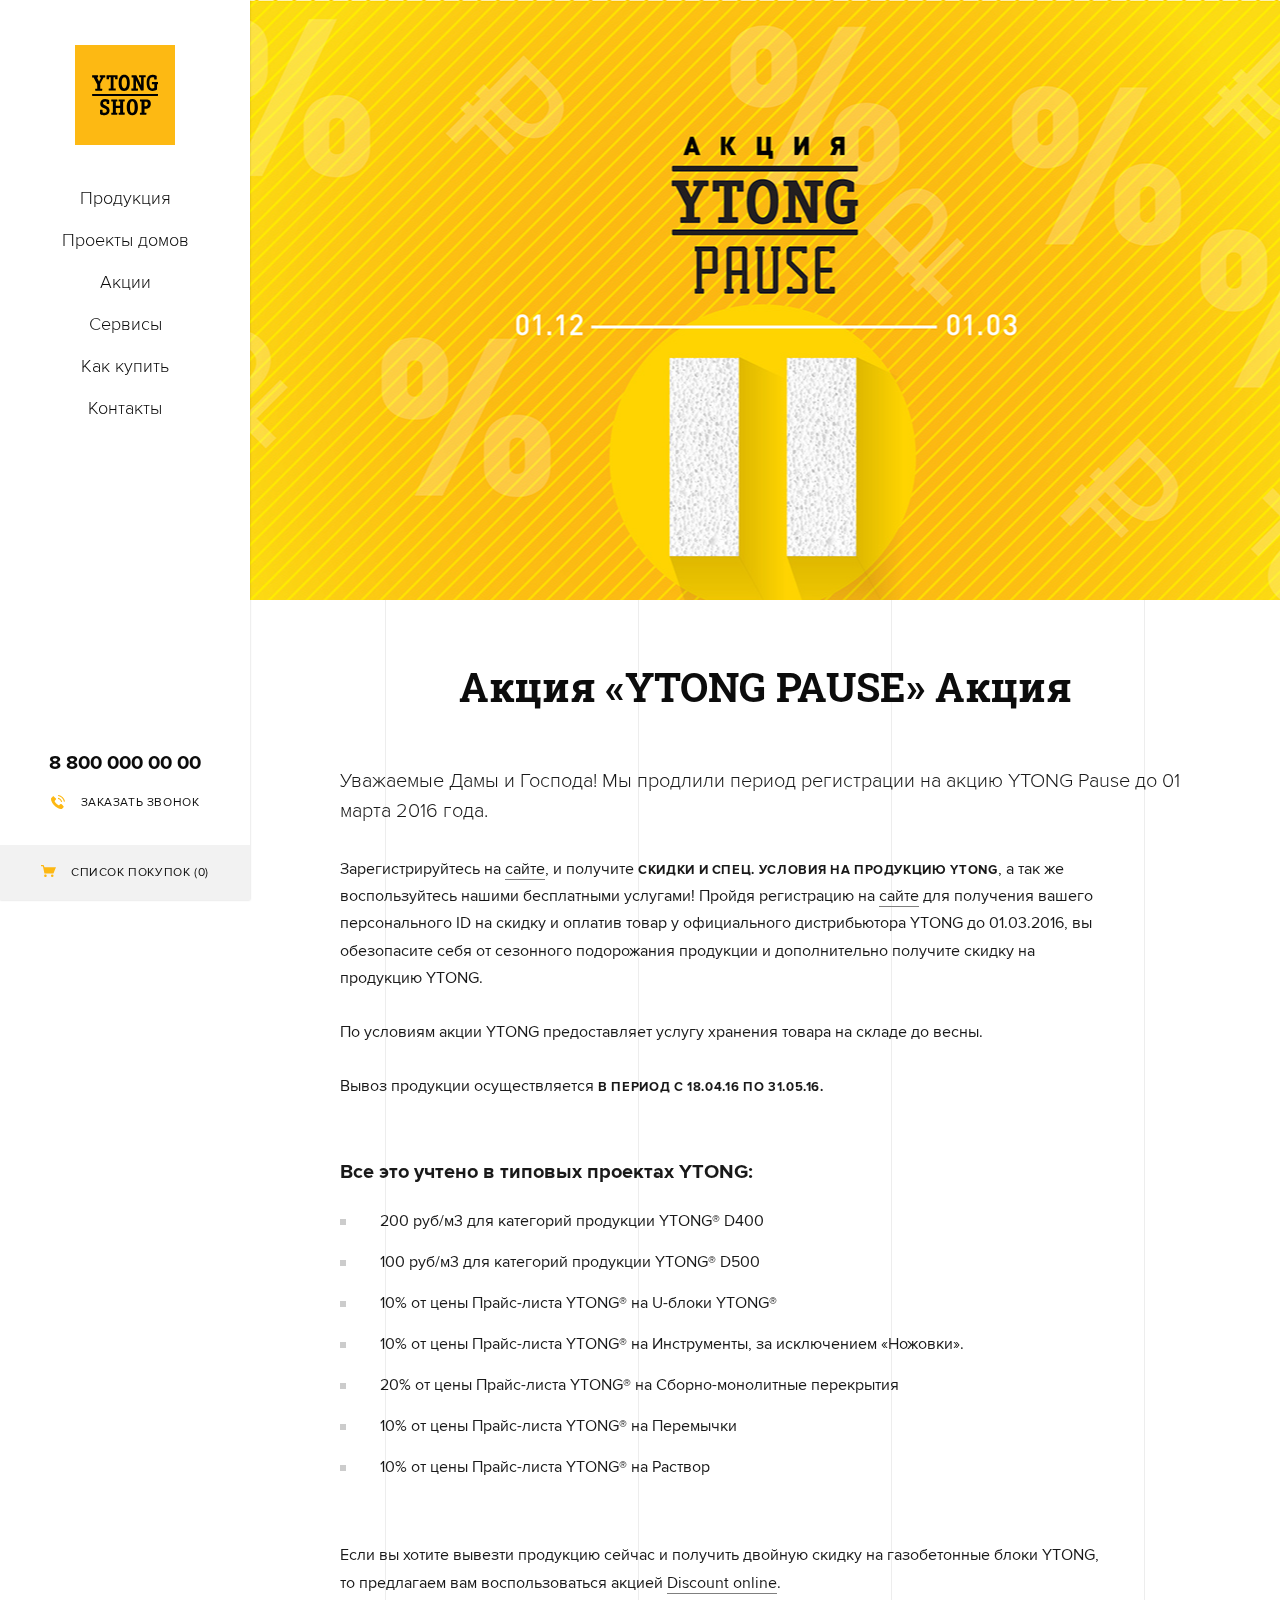
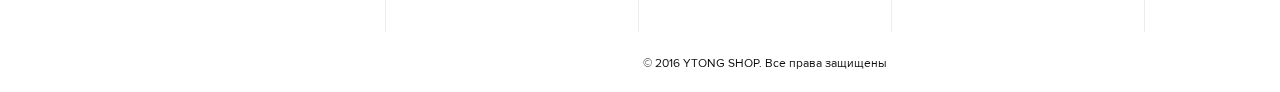
==== commit bf8ecf6a: "0.8" ====
--- a/action.html
+++ b/action.html
@@ -260,14 +260,21 @@
 					</span>
 				</a>
 			</nav>
-			<a href="cart.html" class="cart">
-				<span>список покупок <span>(17)</span></span>
+			<a href="cart.html" class="cart bg-link bg-grey">
+				<span class="tx">
+					<span class="ico i-cart"></span>
+					список покупок (<span class="view-cart-number-total">17</span>)
+				</span>
 			</a>
-			<a href="tel:88000000000" class="phone">
-				<span>8 800 000 00 00</span>
-			</a>
-			<span class="callback">
-				<span>Заказать звонок</span>
+			<a href="tel:88000000000" class="phone">8 800 000 00 00</a>
+			<span class="callback view-popup-toggle" data-id="callback-popup">
+				<span class="ico-link call">
+					<span class="ico"></span>
+					<span class="tx">
+						<span class="i">заказать звонок</span>
+						<span class="a">заказать звонок</span>
+					</span>
+				</a>
 			</span>
 		</header>
 		<main>
--- a/resources/css/styles.css
+++ b/resources/css/styles.css
@@ -347,6 +347,7 @@
 		margin: 0;
 		padding-bottom: 20px;
 		padding-top: 20px;
+		text-align: center;
 	}
 }
 
@@ -501,11 +502,17 @@
 }
 .wrapper {
 	position: relative;
-	width: calc(100% - 60px);
+	width: calc(100% - 30px);
 	margin: 0 auto;
 	max-width: 1000px
 }
+@media screen and (min-width: 640px) {
+	.wrapper {
+		width: calc(100% - 60px);
+	}
+}
 @media screen and (min-width: 1000px) {
+
 	header nav {
 		display: block;
 	}
@@ -639,12 +646,14 @@
 	transition: width 0.3s;
 }
 .ico-link:hover .tx .a,
-a:hover .ico-link .tx .a  {
+a:hover .ico-link .tx .a,
+.view-popup-toggle:hover .ico-link .tx .a  {
 	width: 100%;
 	transition: width 0.4s ease 0.2s;
 }
 .home .ico-link:hover .tx .a,
-a:hover .home .ico-link .tx .a {
+a:hover .home .ico-link .tx .a,
+.view-popup-toggle:hover .home .ico-link .tx .a {
 	width: 0%;
 }
 .ico-link .arrow {
@@ -660,6 +669,9 @@
 	transform: rotate(90deg) translateZ(0px);
 	width: 12px;
 }
+.ico-link.a-d.active .arrow {
+	transform: rotate(-90deg) translateZ(0px);
+}
 .ico-link .arrow:before,
 .ico-link .arrow:after {
 	content: "";
@@ -697,13 +709,84 @@
 	background-size: 100%;
 }
 .ico-link:hover .arrow:before,
-a:hover .ico-link .arrow:before {
+a:hover .ico-link .arrow:before,
+.view-popup-toggle:hover .ico-link .arrow:before {
 	transform: translateX(60px);
 }
 .ico-link:hover .arrow:after,
-a:hover .ico-link .arrow:after {
+a:hover .ico-link .arrow:after,
+.view-popup-toggle:hover .ico-link .arrow:after {
 	transform: translateX(0px);
 }
+.ico-link .ico {
+	position: absolute;
+	left: 0px;
+	top: 0px;
+	overflow: hidden;
+	transform: translateZ(0px);
+}
+.ico-link .ico:before,
+.ico-link .ico:after {
+	content: "";
+	position: absolute;
+	width: 100%;
+	height: 100%;
+	left: 0;
+	top: 0;
+	transition: transform 0.3s;
+}
+.ico-link .ico:after {
+	transform: translateX(-30px);
+}
+.ico-link:hover .ico:before,
+a:hover .ico-link .ico:before,
+.view-popup-toggle:hover .ico-link .ico:before {
+	transform: translateX(30px);
+}
+.ico-link:hover .ico:after,
+a:hover .ico-link .ico:after,
+.view-popup-toggle:hover .ico-link .ico:after {
+	transform: translateX(0px);
+}
+.ico-link.call,
+.ico-link.print,
+.ico-link.download {
+	padding-left: 30px;
+}
+.ico-link.call .ico {
+	width: 14px;
+	height: 14px;
+}
+.ico-link.call .ico:before {
+	background: url(../images/call-yellow.svg) no-repeat;
+}
+.ico-link.call .ico:after {
+	background: url(../images/call-black.svg) no-repeat;
+}
+.ico-link.print .ico {
+	width: 16px;
+	height: 14px;
+}
+.ico-link.print .ico:before {
+	background: url(../images/print-yellow.svg) no-repeat;
+}
+.ico-link.print .ico:after {
+	background: url(../images/print-black.svg) no-repeat;
+}
+.ico-link.download .ico {
+	left: 5px;
+	top: 2px;
+	width: 14px;
+	height: 11px;
+	transform: rotate(90deg);
+}
+.ico-link.download .ico:before {
+	background: url(../images/download-yellow.svg) no-repeat;
+}
+.ico-link.download .ico:after {
+	background: url(../images/download-white.svg) no-repeat;
+}
+
 
 .clear {
 	clear: both;
@@ -717,6 +800,8 @@
 	margin-bottom: 45px;
 }
 .home h2 {
+	font-family: 'Roboto Slab' sans-serif;
+	font-size: 40px;
 	text-align: center;
 	margin-bottom: 35px;
 }
@@ -814,7 +899,8 @@
 }
 .home .nfo p {
 	margin-right: 0;
-	font-size: 16px;
+	font-size: 20px;
+	font-weight: 300;
 }
 @media screen and (min-width: 640px) {
 	.home .text {
@@ -856,7 +942,7 @@
 	left: 0;
 	top: 0;
 	height: 5px;
-	width: 30%;
+	width: 0;
 	background: #fdb813;
 }
 .masked-slider.initialized {
@@ -971,9 +1057,9 @@
 	position: absolute;
 	z-index: 2;
 	left: 0;
-	bottom: 32px;
-	width: 100%;
-	height: 17px;
+	bottom: 39px;
+	width: 100%;
+	height: 15px;
 	text-align: center;
 }
 .slider-controls .slider-controls-inner {
@@ -981,8 +1067,8 @@
 }
 .slider-controls .item {
 	position: relative;
-	width: 17px;
-	height: 17px;
+	width: 15px;
+	height: 15px;
 	display: inline-block;
 	cursor: pointer;
 }
@@ -992,8 +1078,8 @@
 .slider-controls .item:before {
 	content: "";
 	position: absolute;
-	width: 7px;
-	height: 7px;
+	width: 8px;
+	height: 8px;
 	left: 0;
 	top: 0;
 	right: 0;
@@ -1053,7 +1139,7 @@
 	padding-top: 70px;
 }
 .production .container {
-	margin-bottom: 52px;
+	margin-bottom: 15px;
 }
 .production .item .img {
 	margin-bottom: 17px;
@@ -1151,6 +1237,10 @@
 	display: block;
 	width: 100%;
 }
+.projects .item .price {
+	font-size: 16px;
+	color: #191919;
+}
 .projects .item .nfo {
 	color: #808080;
 }
@@ -1160,6 +1250,7 @@
 .projects .item .nm,
 .action .item .nm {
 	position: relative;
+	margin-bottom: 10px;
 }
 .projects .item h6,
 .action .item h6 {
@@ -1445,7 +1536,8 @@
 @media screen and (min-width: 1000px) {
 
 }
-.bg-link:hover:before {
+.bg-link:hover:before,
+.bg-link.active:before {
 	transition: all 0.3s ease 0.1s;
 	width: 100%;
 }
@@ -1462,10 +1554,12 @@
 .bg-link .ico:after {
 	transform: translateX(-30px);
 }
-.bg-link:hover .ico:before {
+.bg-link:hover .ico:before,
+.bg-link.active .ico:before {
 	transform: translateX(30px);
 }
-.bg-link:hover .ico:after {
+.bg-link:hover .ico:after,
+.bg-link.active .ico:after {
 	transform: translateX(0px);
 }
 .bg-link .ico:before,
@@ -1501,7 +1595,7 @@
 	height: 14px;
 }
 .bg-link .ico.i-call:before {
-	background: url(../images/call.svg) no-repeat;
+	background: url(../images/call-yellow.svg) no-repeat;
 }
 .bg-link .ico.i-call:after {
 	background: url(../images/call-white.svg) no-repeat;
@@ -1921,6 +2015,20 @@
 		height: 600px;
 	}
 }
+.slider-popup {
+	pointer-events: auto !important;
+}
+.slider-popup .slider-outer {
+	height: 100%;
+}
+.slider-popup .project-slider .slider {
+	height: 100%;
+}
+@media screen and (min-width: 640px) {
+	.slider-popup .project-slider .slider {
+		height: 100%;
+	}
+}
 
 .project-specs {
 	margin-bottom: 55px;
@@ -2010,17 +2118,47 @@
 	text-align: center;
 }
 .btn {
+	position: relative;
 	display: inline-block;
-	padding-top: 22px;
-	padding-bottom: 22px;
+	padding-top: 21px;
+	padding-bottom: 21px;
 	width: 360px;
-	background: #fdb813;
 	font-size: 12px;
 	text-transform: uppercase;
 	letter-spacing: 0.05em;
 	cursor: pointer;
 	text-align: center;
-}
+	border: 1px solid #fdb813;
+	overflow: hidden;
+}
+.btn span {
+	position: relative;
+	z-index: 2;
+}
+.btn:before {
+	content: "";
+	position: absolute;
+	width: 100%;
+	height: 100%;
+	left: 0;
+	top: 0;
+	background: #fdb813;
+	transition: all 0.5s;
+}
+.btn:hover:before {
+	transition: all 0.25s;
+}
+.btn.white:before {
+
+	transform: translateX(-100%);
+}
+.btn:hover:before {
+	transform: translateX(100%);
+}
+.btn.white:hover:before {
+	transform: translateX(0%);
+}
+
 .projects.grey {
 	padding-top: 75px;
 	margin-bottom: 0;
@@ -2043,7 +2181,7 @@
 article .wrapper *:last-child {
 	margin-bottom: 0 !important;
 }
-article img {
+article>img {
 	display: block;
 	max-width: 100%;
 
@@ -2053,7 +2191,7 @@
 	margin-right: auto;
 }
 @media screen and (min-width: 640px) {
-	article img {
+	article>img {
 		max-width: calc(100% - 60px);
 		margin-left: auto;
 		margin-right: auto;
@@ -2568,6 +2706,10 @@
 		right: -60px;
 		top: -60px;
 	}
+	.popup .close.corner {
+		right: 0;
+		top: 0;
+	}
 	.popup {
 		background: none;
 	}
@@ -2693,18 +2835,39 @@
 	padding-left: 0;
 	padding-right: 0;
 }
+form .submit-line {
+	position: relative;
+	border: 1px solid #fdb813;
+	overflow: hidden;
+}
+form .submit-line:before {
+	content: "";
+	position: absolute;
+	width: 100%;
+	height: 100%;
+	left: 0;
+	top: 0;
+	background: #fdb813;
+	transition: all 0.5s;
+}
+form .submit-line:hover:before {
+	transition: all 0.25s;
+	transform: translateX(100%);
+}
 form input.submit {
+	position: relative;
 	display: block;
 	width: 100%;
 	font-family: 'Proxima Nova', sans-serif;
 	font-size: 12px;
 	text-transform: uppercase;
 	letter-spacing: 0.05em;
-	line-height: 60px;
-	height: 60px;
-	background: #fdb813;
+	line-height: 58px;
+	height: 58px;
+	background: none;
 	text-align: center;
 	cursor: pointer;
+	z-index: 1;
 }
 form select {
 	position: absolute;
@@ -2840,6 +3003,9 @@
 	height: 0;
 	transition: height 0.3s;
 }
+.drop-down-inner {
+	overflow: hidden;
+}
 .drop-down-container.active {
 	height: auto;
 }
@@ -3037,3 +3203,62 @@
 	}
 }
 
+.video-popup {
+	background: #000000;
+	transform: translateZ(0px);
+	pointer-events: auto;
+}
+.video-popup .iframe-wrapper {
+	position: absolute;
+	top: 0px;
+	bottom: 0px;
+	left: 0px;
+	right: 0px;
+	height: auto;
+	width: auto;
+	transform: translateZ(0px);
+	overflow: hidden;
+}
+.video-popup iframe {
+	position: absolute;
+	width: 100%;
+	height: 100%;
+}
+
+.catalog-download {
+	position: relative;
+	height: 180px;
+	overflow: hidden;
+}
+.catalog-download:before {
+	content: "";
+	position: absolute;
+	width: 100%;
+	height: 100%;
+	left: 0;
+	top: 0;
+	z-index: 1;
+	background: #000000;
+	opacity: 0.4;
+}
+.catalog-download .img {
+	position: absolute;
+	width: 100%;
+	height: 100%;
+	left: 0;
+	top: 0;
+	background-size: cover;
+	background-position: center;
+}
+.catalog-download .dw-link {
+	position: absolute;
+	height: 100%;
+	width: 100%;
+	left: 0;
+	top: 0;
+	z-index: 2;
+}
+.catalog-download .ico-link-container {
+	display: block;
+	padding-top: 85px;
+}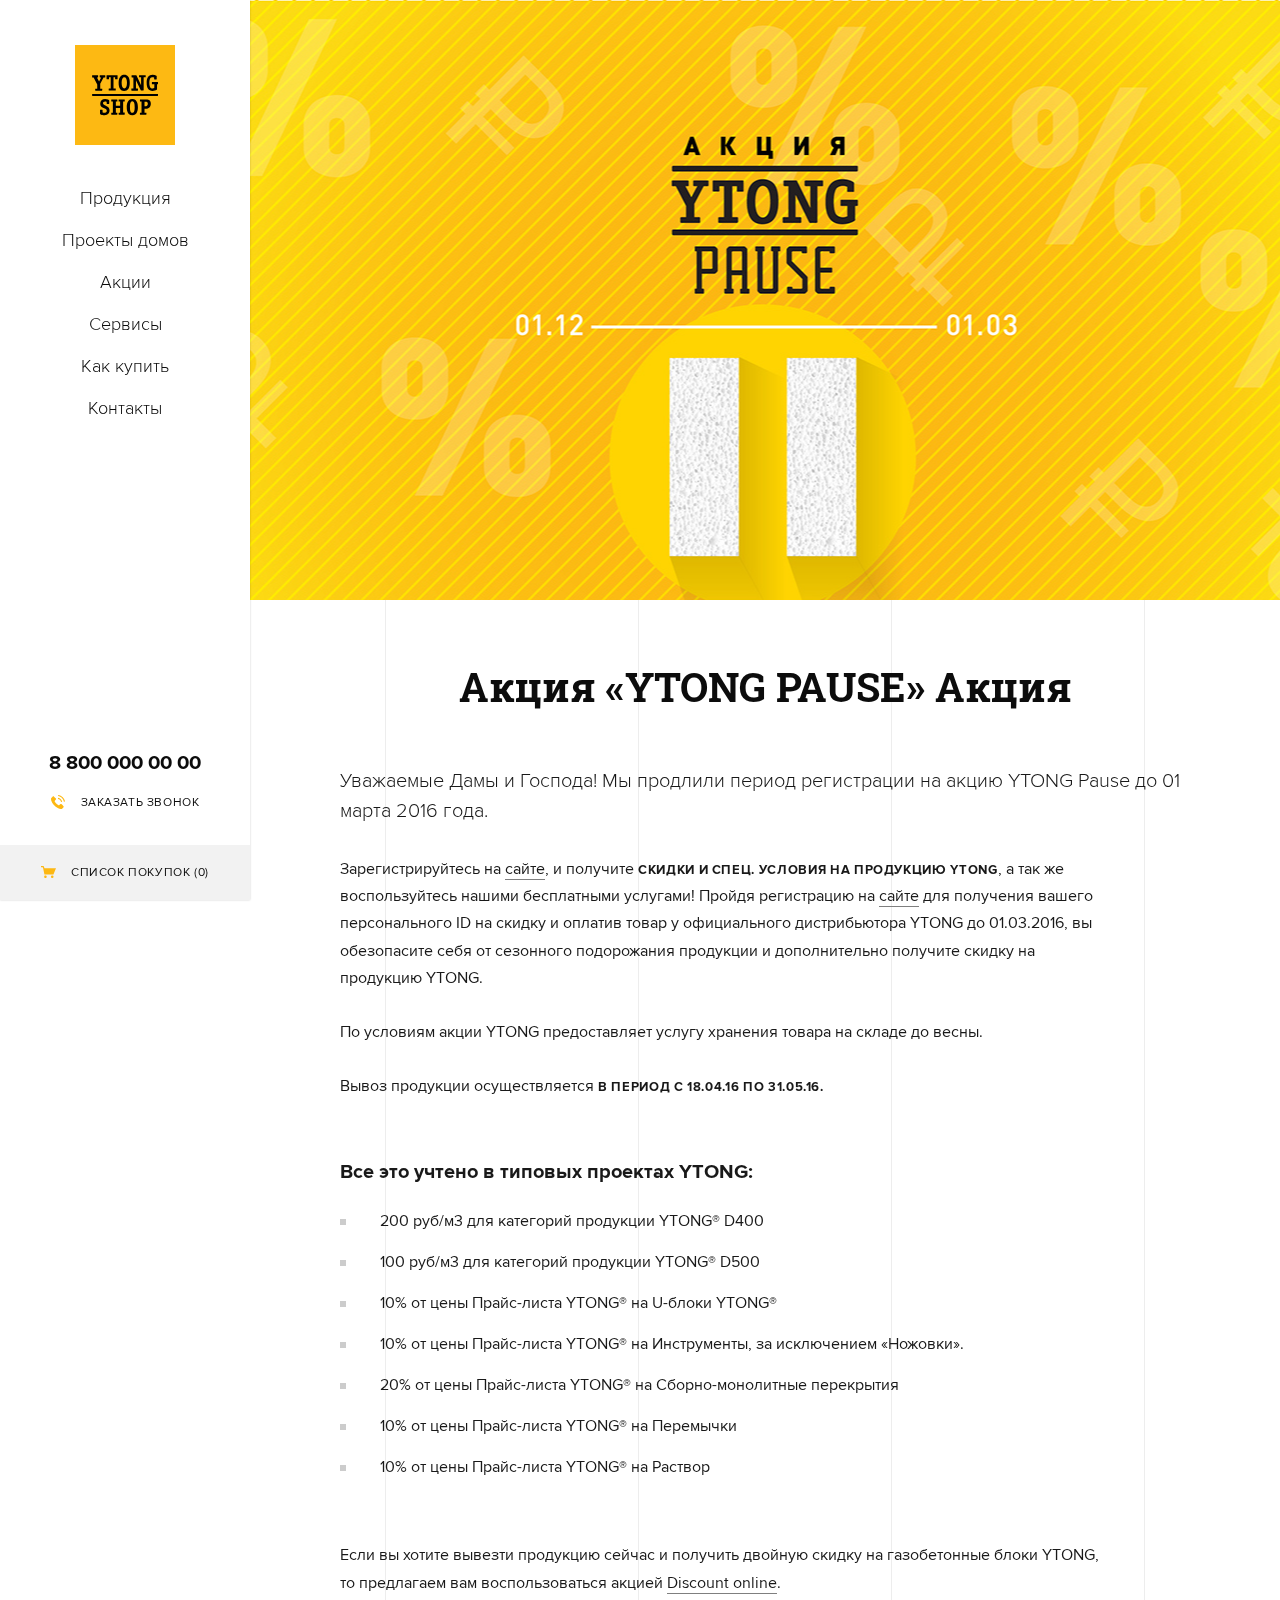
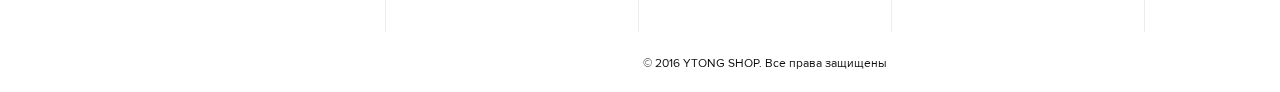
==== commit da150b6e: "0.9" ====
--- a/action.html
+++ b/action.html
@@ -210,6 +210,16 @@
 							</span>
 						</a>
 					</nav>
+					<a href="tel:+74952015118" class="phone">+7 495 201-51-18</a>
+					<span class="callback view-popup-toggle" data-id="callback-popup">
+						<span class="ico-link call">
+							<span class="ico"></span>
+							<span class="tx">
+								<span class="i">заказать звонок</span>
+								<span class="a">заказать звонок</span>
+							</span>
+						</a>
+					</span>
 				</div>
 			</div>
 		</div>
@@ -263,7 +273,9 @@
 			<a href="cart.html" class="cart bg-link bg-grey">
 				<span class="tx">
 					<span class="ico i-cart"></span>
-					список покупок (<span class="view-cart-number-total">17</span>)
+					<span class="show1000">список покупок (</span><!--
+				 --><span class="view-cart-number-total">17</span><!--
+				 --><span class="show1000">)</span>
 				</span>
 			</a>
 			<a href="tel:88000000000" class="phone">8 800 000 00 00</a>
--- a/resources/css/styles.css
+++ b/resources/css/styles.css
@@ -201,14 +201,21 @@
 	display: none;
 }
 header .cart {
-	position: absolute;
-	right: 30px;
-	top: 15px;
+	display: block;
+	position: absolute;
+	right: 0px;
+	top: 0px;
+	width: 75px;
+	height: 100%;
 	color: #0c0c0c;
-	font-size: 12px;
+	font-size: 16px;
 	text-transform: uppercase;
 	letter-spacing: 0.05em;
-	display: none;
+	text-align: center;
+}
+header .cart .tx {
+	position: relative;
+	top: 28px;
 }
 header .phone {
 	position: absolute;
@@ -236,7 +243,10 @@
 	width: 45px;
 	height: 45px;
 	top: 15px;
-	left: 95px;
+/*	left: 95px;*/
+	left: 0px;
+	right: 0px;
+	margin: auto;
 	transform: translateZ(0px);
 }
 header .menu-btn .inner {
@@ -283,19 +293,20 @@
 		min-width: 0px;
 		height: 100px;
 	}
+	header .cart {
+		width: 100px;
+	}
+	header .cart .tx {
+		top: 40px;
+	}
 	header .menu-btn {
 		top: 27px;
-		left: 127px;
+		/*left: 127px;*/
+		left: 0;
 	}
 	header .logo {
 		width: 100px;
 		height: 100px;
-	}
-	header .cart {
-		position: absolute;
-		right: 30px;
-		margin-right: 190px;
-		top: 42px;
 	}
 	header .phone {
 
@@ -326,9 +337,14 @@
 		top: auto;
 		margin: 0;
 		width: 100%;
-		padding-bottom: 20px;
-		padding-top: 20px;
+		height: 55px;
 		display: block;
+		font-size: 12px;
+	}
+	header .cart .tx {
+		position: relative;
+		top: 20px;
+		padding-left: 30px;
 	}
 	header .phone {
 		bottom: 125px;
@@ -342,11 +358,9 @@
 	header .callback {
 		position: absolute;
 		width: 100%;
-		bottom: 70px;
+		bottom: 90px;
 		display: block;
 		margin: 0;
-		padding-bottom: 20px;
-		padding-top: 20px;
 		text-align: center;
 	}
 }
@@ -434,7 +448,7 @@
 }
 .mobile-menu nav {
 	margin-top: 76px;
-	margin-bottom: 0;
+	margin-bottom: 50px;
 }
 .mobile-menu .nav-inner {
 	position: absolute;
@@ -449,6 +463,23 @@
 .mobile-menu .nav-cell {
 	display: table-cell;
 	vertical-align: middle;
+}
+.mobile-menu .phone {
+	display: block;
+	text-align: center;
+	font-weight: bold;
+	font-size: 20px;
+	color: #0c0c0c;
+	transition: all 0.3s;
+	margin-bottom: 20px;
+}
+.mobile-menu .phone:hover {
+	color: #fdb813;
+	transition: all 0.2s;
+}
+.mobile-menu .callback {
+	display: block;
+	text-align: center;
 }
 @media screen and (min-width: 640px) {
 	.mobile-menu nav {
@@ -577,7 +608,7 @@
 	color: #ffffff;
 }
 
-.csstransitions h1.triggerable,
+/*.csstransitions h1.triggerable,
 .csstransitions h2.triggerable {
 	transition: all 0.6s;
 	opacity: 0;
@@ -587,7 +618,7 @@
 .csstransitions h2.triggerable.triggered-once {
 	opacity: 1;
 	transform: translateY(0px);
-}
+}*/
 
 p {
 	line-height: 1.5;
@@ -784,6 +815,9 @@
 	background: url(../images/download-yellow.svg) no-repeat;
 }
 .ico-link.download .ico:after {
+	background: url(../images/download-black.svg) no-repeat;
+}
+.dark .ico-link.download .ico:after {
 	background: url(../images/download-white.svg) no-repeat;
 }
 
@@ -1547,8 +1581,8 @@
 }
 .bg-link .ico {
 	position: absolute;
-	left: 0px;
-	top: 0;
+	left: 0;
+	top: 1px;
 	overflow: hidden;
 }
 .bg-link .ico:after {
@@ -1571,13 +1605,13 @@
 	transition: all 0.3s;
 }
 .bg-link .ico.i-cart {
-	width: 15px;
-	height: 13px;
+	width: 20px;
+	height: 18px;
 }
 .bg-link .ico.i-cart:before,
 .bg-link .ico.i-cart:after {
-	width: 15px;
-	height: 13px;
+	width: 20px;
+	height: 18px;
 }
 .bg-link .ico.i-cart:before {
 	background: url(../images/cart.svg) no-repeat;
@@ -1585,21 +1619,18 @@
 .bg-link .ico.i-cart:after {
 	background: url(../images/cart-white.svg) no-repeat;
 }
-.bg-link .ico.i-call {
-	width: 14px;
-	height: 14px;
-}
-.bg-link .ico.i-call:before,
-.bg-link .ico.i-call:after {
-	width: 14px;
-	height: 14px;
-}
-.bg-link .ico.i-call:before {
-	background: url(../images/call-yellow.svg) no-repeat;
-}
-.bg-link .ico.i-call:after {
-	background: url(../images/call-white.svg) no-repeat;
-}
+@media screen and (min-width: 1000px) {
+	.bg-link .ico.i-cart {
+		width: 15px;
+		height: 13px;
+	}
+	.bg-link .ico.i-cart:before,
+	.bg-link .ico.i-cart:after {
+		width: 15px;
+		height: 13px;
+	}
+}
+
 
 .catalog {
 	margin-top: 65px;
@@ -1744,6 +1775,55 @@
 	.catalog .add .num-wrap {
 		width: 60px;
 	}
+}
+.catalog .add {
+	position: relative;
+}
+.catalog .add .added-text {
+	position: absolute;
+	width: 100%;
+	height: 100%;
+	left: 0;
+	top: 0;
+	z-index: 0;
+}
+.catalog .add .added-text a {
+	position: relative;
+	top: 2px;
+	font-size: 12px;
+	text-transform: uppercase;
+	letter-spacing: 0.05em;
+	color: #191919;
+	border-bottom: 1px solid #7f7f7f;
+	transition: all 0.3s;
+}
+.catalog .add .added-text a:hover {
+	color: #fdb813;
+	border-bottom: 1px solid transparent;
+	transition: all 0.2s;
+}
+.catalog .add .num-wrap,
+.catalog .add .cart-add {
+	position: relative;
+	transition: all 0.3s;
+	z-index: 1;
+}
+.catalog .add.added .num-wrap,
+.catalog .add.added .cart-add {
+	transform: translateX(30px);
+	opacity: 0;
+	pointer-events: none;
+	z-index: 0;
+}
+.catalog .add .added-text {
+	opacity: 0;
+	transform: translateX(-30px);
+	transition: all 0.3s;
+}
+.catalog .add.added .added-text {
+	opacity: 1;
+	transform: translateX(0px);
+	z-index: 5;
 }
 
 .action {
@@ -2181,7 +2261,8 @@
 article .wrapper *:last-child {
 	margin-bottom: 0 !important;
 }
-article>img {
+article >img,
+article .wrapper>img {
 	display: block;
 	max-width: 100%;
 
@@ -2191,7 +2272,8 @@
 	margin-right: auto;
 }
 @media screen and (min-width: 640px) {
-	article>img {
+	article>img,
+	article .wrapper>img {
 		max-width: calc(100% - 60px);
 		margin-left: auto;
 		margin-right: auto;
@@ -2304,6 +2386,12 @@
 .multipor {
 	margin-bottom: 95px;
 }
+.multipor .ico-link-container {
+	text-align: left;
+	margin-top: 25px;
+	margin-bottom: 80px;
+}
+
 .order {
 	padding-top: 60px;
 	margin-bottom: 50px;
@@ -2911,7 +2999,7 @@
 		height: auto;
 		left: 0px;
 		top: 100px;
-		bottom: 80px;
+		bottom: 60px;
 		z-index: 4;
 		trnasform: translateZ(0px);
 	}
@@ -2946,6 +3034,16 @@
 	margin-bottom: 32px;
 	font-weight: bold;
 }
+.contact .nm.drop-down-control {
+	display: inline-block;
+	border-bottom: 1px solid #e6e6e6;
+	transition: all 0.2s;
+}
+
+.contact .nm.drop-down-control:hover,
+.contact .nm.drop-down-control.active {
+	border-bottom: 1px solid transparent;
+}
 @media screen and (min-width: 640px) {
 	.contact .nm {
 		font-size: 40px;
@@ -3016,8 +3114,33 @@
 	cursor: pointer;
 }
 
+
+.service {
+	padding-top: 70px;
+	padding-bottom: 30px;
+}
+.service.grey {
+	background: #f2f2f2;
+}
+.service .img {
+	width: calc(100% - 100px);
+	margin-bottom: 45px;
+}
 .service-img {
 	position: relative;
+}
+.service-img .img-wrap {
+	position: absolute;
+	height: 100%;
+	width: 100%;
+	left: 0;
+	top: 0;
+	overflow: hidden;
+}
+.service-img .img-true {
+	position: absolute;
+	height: 100%;
+	width: auto;
 }
 .service-img:before {
 	content: "";
@@ -3027,17 +3150,25 @@
 	left: 7px;
 	top: 7px;
 	background: #f2f2f2;
+	z-index: 1;
+}
+.grey .service-img:before {
+	background: #e6e6e6;
 }
 .service-img .num {
 	position: absolute;
-	line-height: 1;
-	bottom: -17px;
-	right: -4px;
-	font-size: 150px;
+	top: 50%;
+	right: -88px;
+	font-size: 90px;
 	font-weight: bold;
 	font-family: 'Roboto Slab', sans-serif;
-	color: #ffffff;
-	z-index: 3;
+	color: #fdb813;
+	line-height: 1;
+	z-index: 0;
+	transform: translateY(-45px);
+}
+.service:nth-of-type(1) .service-img .num {
+	right: -70px;
 }
 .service-img img {
 	position: relative;
@@ -3045,14 +3176,31 @@
 	display: block;
 	z-index: 2;
 }
-.service {
-	padding-top: 70px;
-	padding-bottom: 30px;
-}
-.service .img {
-	width: 100%;
-	margin-bottom: 45px;
-}
+.csstransitions .service .img.triggerable .num {
+	opacity: 0;
+	transform: translateY(-25px);
+	transition: all 0.6s;
+}
+.csstransitions .service .img.triggerable .img-wrap {
+	width: 0;
+	transition: all 0.6s cubic-bezier(0.4, 0, 0, 0.99) 0.45s;
+}
+.csstransitions .service .img.triggerable:before {
+	width: 0;
+	transition: all 0.6s cubic-bezier(0.4, 0, 0, 0.99);
+}
+.csstransitions .service .img.triggerable.triggered-once .num {
+	opacity: 1;
+	transform: translateY(-45px);
+}
+.csstransitions .service .img.triggerable.triggered-once .img-wrap {
+	width: 100%;
+}
+.csstransitions .service .img.triggerable.triggered-once:before {
+	width: 100%;
+}
+
+
 .service h3 {
 	font-weight: bold;
 	text-align: left;
@@ -3063,7 +3211,7 @@
 }
 .service .ico-link-container {
 	text-align: left;
-	margin-top: 30px;
+	margin-top: 7px;
 	margin-bottom: 35px;
 }
 .service .btn {
@@ -3071,14 +3219,22 @@
 	margin-bottom: 55px;
 	max-width: 100%;
 }
-.master {
+@media screen and (min-width: 640px) {
+	.service .img {
+		width: 58%;
+	}
+}
+
+
+
+/*.master {
 	background: #f2f2f2;
 }
 .master .img .num {
 	right: -5px;
-}
-
-@media screen and (min-width: 640px) {
+}*/
+
+/*@media screen and (min-width: 640px) {
 	.master .img {
 		width: 58%;
 	}
@@ -3093,7 +3249,7 @@
 	font-size: 16px;
 	line-height: 1.7;
 	margin-bottom: 30px;
-}
+}*/
 .ico-line {
 	margin-left: -30px;
 	margin-bottom: 35px;
@@ -3173,11 +3329,11 @@
 		display: block;
 	}
 }
-.calculator {
+/*.calculator {
 	background: #f2f2f2;
-}
-
-@media screen and (min-width: 640px) {
+}*/
+
+/*@media screen and (min-width: 640px) {
 	.calculator {
 		padding-top: 87px;
 	}
@@ -3202,7 +3358,7 @@
 		min-height: 285px
 	}
 }
-
+*/
 .video-popup {
 	background: #000000;
 	transform: translateZ(0px);
@@ -3261,4 +3417,14 @@
 .catalog-download .ico-link-container {
 	display: block;
 	padding-top: 85px;
+}
+
+.csstransitions .appear-up {
+	transition: all 0.6s;
+	opacity: 0;
+	transform: translateY(20px);
+}
+.csstransitions .appear-up.triggered-once {
+	opacity: 1;
+	transform: translateY(0px);
 }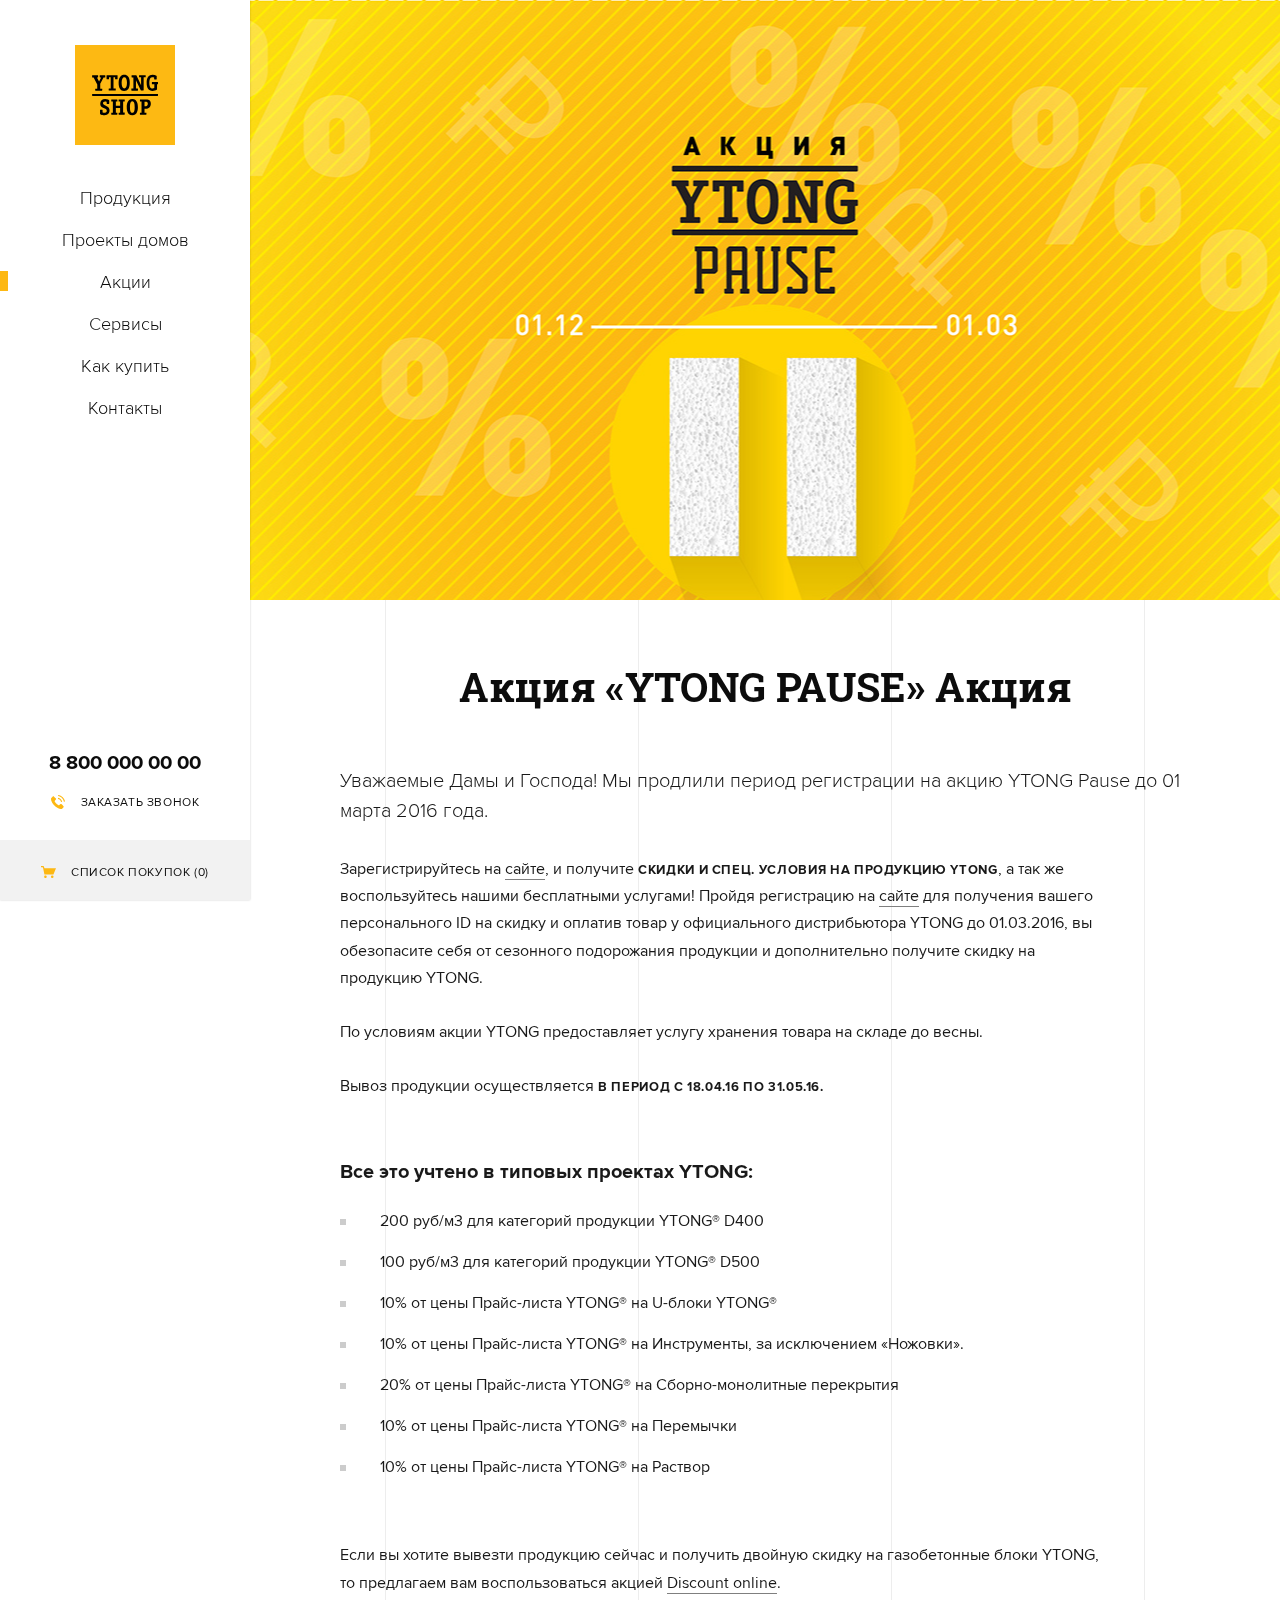
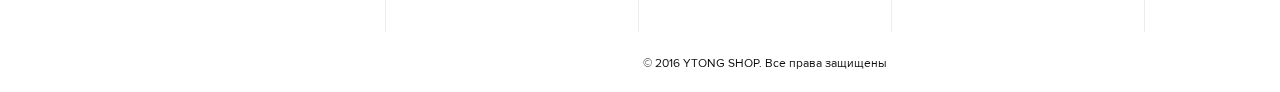
==== commit 142bd260: "1.0" ====
--- a/action.html
+++ b/action.html
@@ -185,7 +185,7 @@
 								<span class="a">Проекты домов</span>
 							</span>
 						</a>
-						<a class="item" href="actions.html">
+						<a class="item active" href="actions.html">
 							<span class="masked-link">
 								<span class="i">Акции</span>
 								<span class="a">Акции</span>
@@ -224,7 +224,7 @@
 			</div>
 		</div>
 		<header>
-			<div class="logo"></div>
+			<a href="index.html" class="logo"></a>
 			<div class="menu-btn mobile-menu-toggle">
 				<div class="inner">
 					<div class="b b1"></div>
@@ -245,7 +245,7 @@
 						<span class="a">Проекты домов</span>
 					</span>
 				</a>
-				<a class="item" href="actions.html">
+				<a class="item active" href="actions.html">
 					<span class="masked-link">
 						<span class="i">Акции</span>
 						<span class="a">Акции</span>
--- a/resources/css/styles.css
+++ b/resources/css/styles.css
@@ -31,6 +31,17 @@
 	font-style: normal;
 	font-stretch: normal;
 }
+@font-face {
+	font-family:'PTRoubleSans';
+	src: url('../fonts/PTRoubleSans_gdi.eot');
+	src: url('../fonts/PTRoubleSans_gdi.eot?#iefix') format('embedded-opentype'),
+		url('../fonts/PTRoubleSans_gdi.woff') format('woff'),
+		url('../fonts/PTRoubleSans_gdi.ttf') format('truetype'),
+		url('../fonts/PTRoubleSans_gdi.svg#PTRoubleSans-Regular') format('svg');
+	font-weight: 400;
+	font-style: normal;
+	font-stretch: normal;
+}
 
 * {
 	margin: 0;
@@ -337,13 +348,13 @@
 		top: auto;
 		margin: 0;
 		width: 100%;
-		height: 55px;
+		height: 60px;
 		display: block;
 		font-size: 12px;
 	}
 	header .cart .tx {
 		position: relative;
-		top: 20px;
+		top: 25px;
 		padding-left: 30px;
 	}
 	header .phone {
@@ -364,7 +375,9 @@
 		text-align: center;
 	}
 }
-
+.roub {
+	font-family: 'PTRoubleSans' !important;
+}
 nav {
 	text-align: center;
 	margin-bottom: 90px;
@@ -1644,8 +1657,9 @@
 	background: #f2f2f2;
 }
 .catalog .cat-general {
-	font-size: 16px;
-	line-height: 1.7;
+	font-size: 20px;
+	font-weight: 300;
+	line-height: 1.5;
 	margin-bottom: 45px;
 	text-align: center;
 }
@@ -2642,26 +2656,36 @@
 }
 @media screen and (min-width: 640px) {
 	.order-submit {
+		position: relative;
 		padding-top: 0;
 		padding-bottom: 0;
+		height: 100px;
 	}
 	.order-submit .btn {
 		width: 200px;
 	}
 	.order-submit .r1 {
+		position: relative;
 		text-align: left;
 		padding-top: 40px;
 		width: 30%;
+		z-index: 1;
 	}
 	.order-submit .r2 {
+		position: absolute;
+		left: 0;
+		top: 0;
+		text-align: center;
+		padding-top: 20px;
+		width: 100%;
+	}
+	.order-submit .r3 {
+		position: relative;
+		float: right;
 		text-align: left;
-		padding-top: 20px;
-		width: 49%;
-	}
-	.order-submit .r3 {
-		text-align: left;
-		padding-top: 20px;
+		padding-top: 28px;
 		width: 21%;
+		z-index: 1;
 	}
 }
 @media screen and (min-width: 1000px) {
@@ -2672,8 +2696,6 @@
 		width: 27%;
 	}
 	.order-submit .r2 {
-		text-align: left;
-		width: 57%;
 	}
 	.order-submit .r3 {
 		width: 16%;
@@ -2886,7 +2908,8 @@
 	line-height: 40px;
 	transition: all 0.2s;
 }
-form .input-wrapper.focus .input-placeholder {
+form .input-wrapper.focus .input-placeholder,
+form .input-wrapper.not-empty .input-placeholder {
 	opacity: 0;
 }
 form .select-display {
@@ -3078,8 +3101,8 @@
 	color: #191919;
 }
 .contact .addr {
-	color: #7f7f7f;
-	line-height: 1.75;
+	font-size: 16px;
+	line-height: 1.7;
 	margin-bottom: 43px;
 }
 .contact .route-link-container {
@@ -3224,7 +3247,9 @@
 		width: 58%;
 	}
 }
-
+.service .tp-inner h5 {
+	margin-bottom: 60px;
+}
 
 
 /*.master {
@@ -3245,11 +3270,12 @@
 .type-project h5 {
 	margin-bottom: 50px;
 }
-.type-project .consult {
+*/
+.service .consult {
 	font-size: 16px;
 	line-height: 1.7;
 	margin-bottom: 30px;
-}*/
+}
 .ico-line {
 	margin-left: -30px;
 	margin-bottom: 35px;
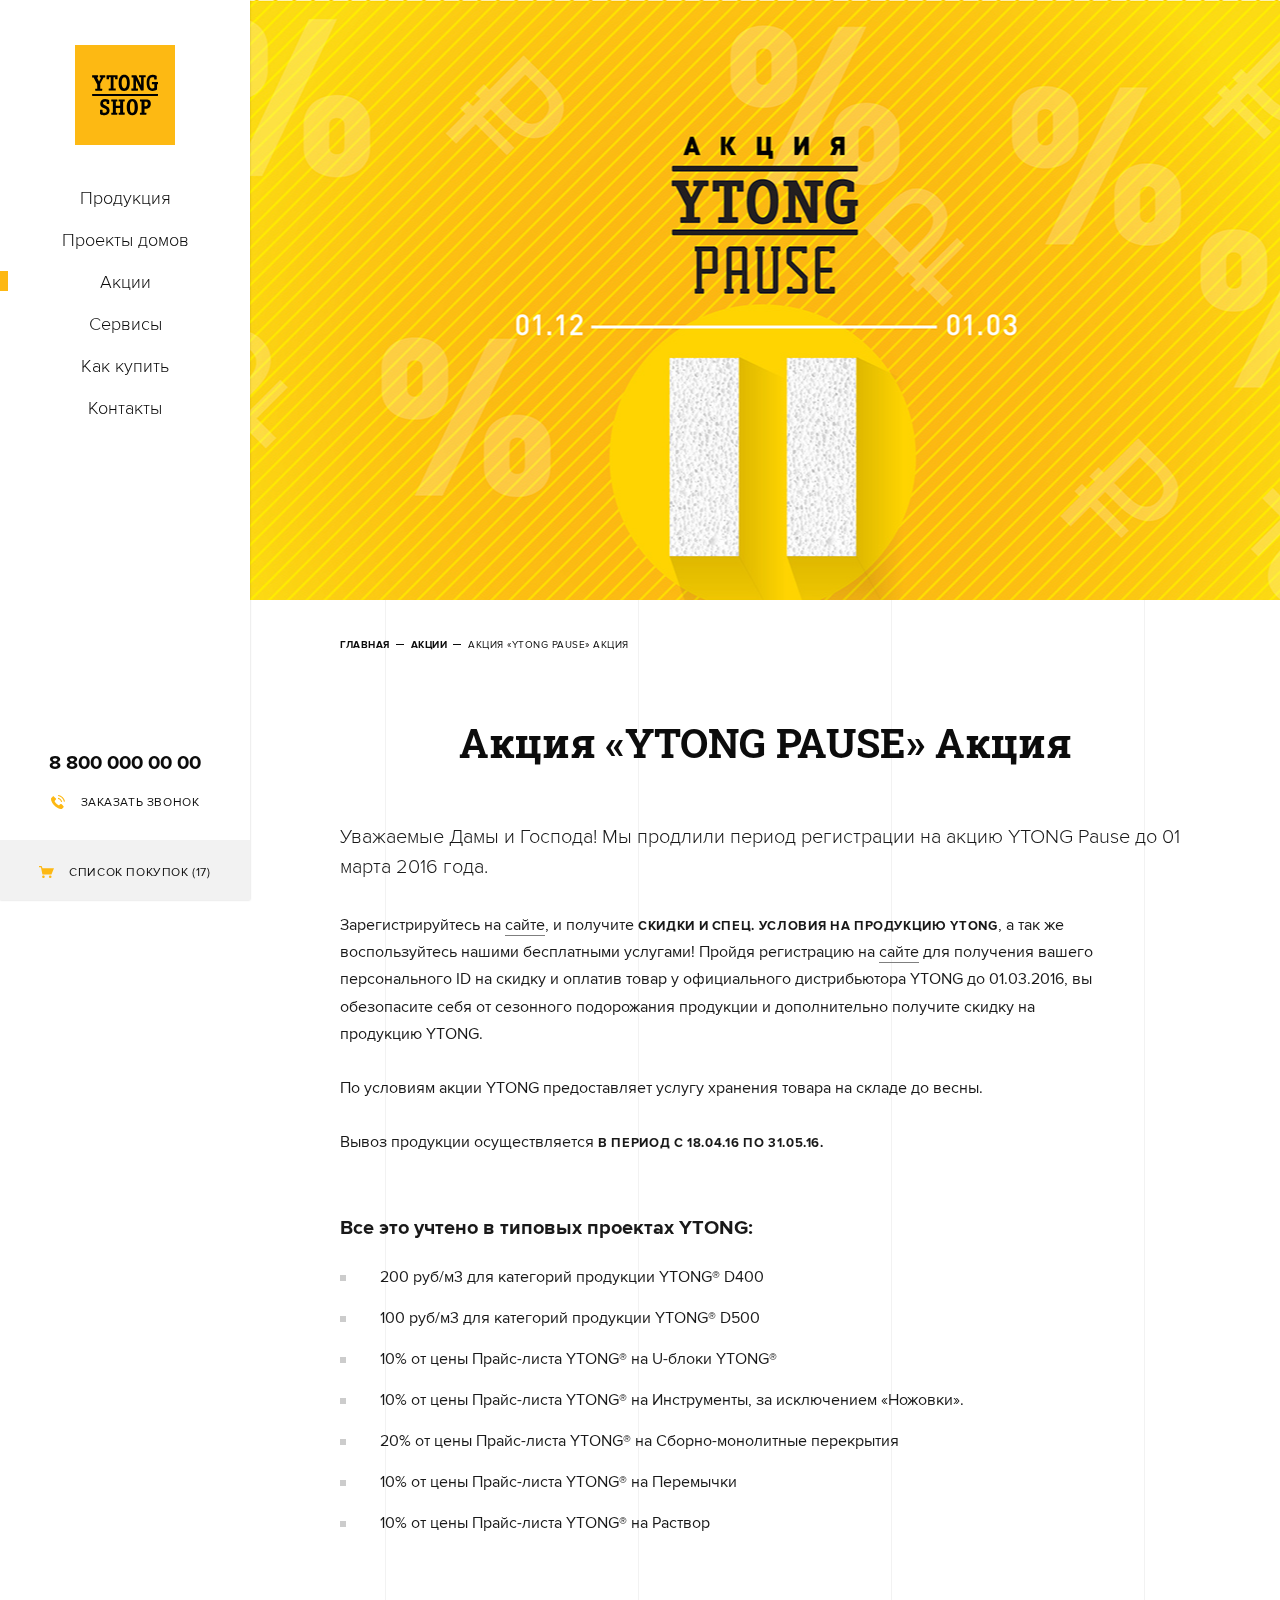
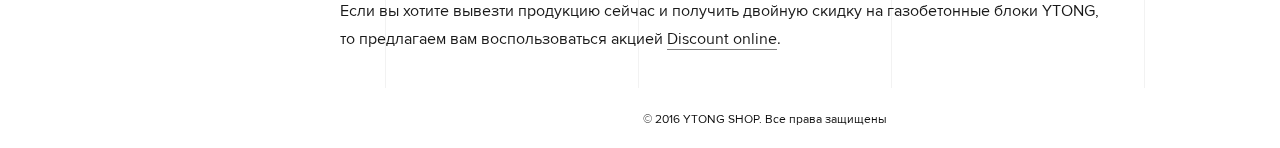
==== commit fbb1285e: "1.2" ====
--- a/action.html
+++ b/action.html
@@ -300,6 +300,17 @@
 				<div class="img" style="background-image:url(tmp/action.jpg)"></div>
 				<div class="wrapper"></div>
 			</section>
+
+			<section class="path">
+				<div class="wrapper">
+					<div class="path-inner">
+						<a class="item" href="index.html">Главная</a>
+						<a class="item" href="production.html">Акции</a>
+						<span class="item">Акция «YTONG PAUSE» Акция</span>
+					</div>
+				</div>
+			</section>
+
 			<article class="narrow">
 				<div class="wrapper">
 					<h1>Акция «YTONG PAUSE» Акция</h1>
--- a/resources/css/styles.css
+++ b/resources/css/styles.css
@@ -526,7 +526,7 @@
 	top: 0;
 	width: 1px;
 	height: 100%;
-	background: #ededed;
+	background: #f2f2f2;
 }
 .lines-bg .l1 {
 	left: 10.87%;
@@ -589,6 +589,9 @@
 	color: #0c0c0c;
 	margin-bottom: 35px;
 	text-align: center;
+}
+h3 a {
+	color: #0c0c0c;
 }
 h4 {
 	font-size: 16px;
@@ -1265,6 +1268,32 @@
 }
 
 
+.product-add {
+	margin-top: 55px;
+	text-align: center;
+	vertical-align: top;
+	padding-bottom: 60px;
+}
+.product-add .num-wrap {
+	display: inline-block;
+	height: 59px;
+	margin-right: 7px;
+}
+.product-add .num-wrap input {
+	height: 59px;
+	line-height: 59px;
+}
+.product-add .btn {
+	vertical-align: top;
+	width: 195px;
+}
+@media screen and (min-width: 640px) {
+	.product-add .btn {
+		width: 255px;
+	}
+}
+
+
 .ico-link-container {
 	text-align: center;
 }
@@ -1559,6 +1588,17 @@
 	width: 100%;
 	transition: width 0.2s;
 }
+.grey .masked-link .a {
+	background: #f2f2f2;
+}
+h3 .masked-link:hover .a,
+h3 a:hover .masked-link .a {
+	transition: width 0.3s;
+}
+h3 .masked-link .a {
+	transition: width 0.6s;
+}
+
 
 .bg-link {
 	position: relative;
@@ -1646,12 +1686,17 @@
 
 
 .catalog {
-	margin-top: 65px;
+    margin-top: 60px;
+    margin-bottom: 0px;
+}
+.catalog.mt {
+	margin-top: 60px;
 	margin-bottom: 65px;
+	padding-top: 0;
 }
 .catalog.grey {
-	margin-top: 65px;
-	padding-top: 65px;
+	margin-top: 60px;
+	padding-top: 60px;
 	padding-bottom: 65px;
 	margin-bottom: 0;
 	background: #f2f2f2;
@@ -1677,13 +1722,31 @@
 .catalog .container .item {
 	margin-bottom: 20px;
 }
+
 .catalog .inner {
 	position: relative;
 	border: 1px solid #ededed;
 	background: #ffffff;
 }
 .catalog .img {
+	position: relative;
+	display: block;
 	margin-bottom: 13px;
+}
+.catalog .img:before {
+	content: "";
+	position: absolute;
+	width: 100%;
+	height: 100%;
+	left: 0;
+	top: 0;
+	z-index: 1;
+	background: #ffffff;
+	opacity: 0;
+	transition: all 0.3s;
+}
+.catalog .item.group-hover-active .img:before {
+	opacity: 0.4;
 }
 .catalog img {
 	width: 100%;
@@ -1714,6 +1777,24 @@
 	color: #989898;
 	font-size: 14px;
 	padding-bottom: 3px;
+}
+.catalog .item .inner {
+	box-shadow:  0 0 0px 0 #d9d9d9;
+	transition: all 0.3s;
+}
+.catalog .item.group-hover-active .inner {
+	box-shadow:  0 0 9px 0 #d9d9d9;
+}
+.catalog .item .cat-size,
+.catalog .item .cat-type {
+	transition: all 0.2s;
+}
+.catalog .item.group-hover-active .cat-size,
+.catalog .item.group-hover-active .cat-type {
+	color: #fdb813;
+}
+.catalog .ico-link .tx span {
+	font-weight: bold;
 }
 
 .num-wrap {
@@ -1735,14 +1816,14 @@
 	background: none;
 	color: #191919;
 }
-.cart-add {
+.catalog .cart-add {
 	position: relative;
 	width: 30px;
 	height: 30px;
 	background: #fdb813;
 	cursor: pointer;
 }
-.cart-add .ico {
+.catalog .cart-add .ico {
 	position: absolute;
 	width: 15px;
 	height: 13px;
@@ -1750,7 +1831,7 @@
 	left: 7px;
 	transform: translateZ(0px);
 }
-.cart-add .ico:before {
+.catalog .cart-add .ico:before {
 	content: "";
 	position: absolute;
 	left: 0;
@@ -1761,7 +1842,7 @@
 	height: 13px;
 	margin: auto;
 }
-.cart-add .ico:before {
+.catalog .cart-add .ico:before {
 	background: url(../images/cart-white.svg) no-repeat;
 }
 .catalog .add {
@@ -1875,7 +1956,8 @@
 }
 
 .buy {
-	padding-top: 70px;
+	padding-top: 0;
+	margin-top: 60px;
 	margin-bottom: 70px;
 }
 .general {
@@ -2013,7 +2095,18 @@
 	background-position: center;
 	background-size: auto 100%;
 }
-
+.icons-list .cards {
+	text-align: center;
+}
+.icons-list .cards .item {
+	display: inline-block;
+	margin-bottom: 10px;
+}
+@media screen and (min-width: 640px) {
+	.icons-list .cards {
+		text-align: left;
+	}
+}
 
 
 .galery {
@@ -2097,13 +2190,25 @@
 	top: 0;
 	background-repeat: no-repeat;
 	background-position: center;
-	background-size: auto 100%;
-}
-.project-slider img {
+	background-size: contain;
+}
+.project-slider img.img {
+	position: absolute;
+	width: auto;
+	height: auto;
+	max-width: 100%;
+	max-height: 100%;
+	left: 0;
+	top: 0;
+	right: 0;
+	bottom: 0;
+	margin: auto;
+}
+/*.project-slider img {
 	display: block;
 	height: 100%;
 	margin: 0 auto;
-}
+}*/
 @media screen and (min-width: 640px) {
 	.project-slider .slider {
 		height: 600px;
@@ -2130,7 +2235,7 @@
 .project-specs ul {
 }
 .project-specs li {
-	padding: 10px 0 10px 30px;
+	padding: 10px 30px 10px 30px;
 }
 .project-specs li sup {
 	position: relative;
@@ -2224,6 +2329,8 @@
 	text-align: center;
 	border: 1px solid #fdb813;
 	overflow: hidden;
+	color: #191919;
+	max-width: 100%;
 }
 .btn span {
 	position: relative;
@@ -2362,12 +2469,63 @@
 section.pt30 {
 	padding-top: 30px;
 }
+section.mt30 {
+	padding-top: 0;
+	margin-top: 30px;
+}
 
 .return {
 	text-align: center;
 	background: #f2f2f2;
 	padding-top: 30px;
 	padding-bottom: 30px;
+}
+.path {
+	position: relative;
+	padding-top: 35px;
+	margin-bottom: 35px;
+	color: #0c0c0c;
+	z-index: 10;
+}
+.path .item {
+	position: relative;
+	font-size: 10px;
+	text-transform: uppercase;
+	letter-spacing: 0.05em;
+}
+.path .item {
+	display: inline-block;
+	margin-right: 17px;
+	margin-bottom: 5px;
+}
+.path .item:last-child {
+	margin-right: 0;
+}
+.path .item:after {
+	content: "";
+	position: absolute;
+	width: 8px;
+	height: 1px;
+	background: #0c0c0c;
+	top: 5px;
+	right: -14px;
+}
+.path .item:last-child:after {
+	content: none;
+}
+
+.path a {
+	font-weight: bold;
+	color: #0c0c0c;
+	transition: color 0.2s;
+}
+.path a:hover {
+	color: #fdb813;
+}
+@media screen and (min-width: 640px) {
+	.path .path-inner {
+		margin-left: 60px;
+	}
 }
 
 footer {
@@ -2863,21 +3021,53 @@
 	transform: rotate(-45deg) scaleX(1.3);
 }
 
-
+.form-wrapper {
+	position: relative;
+}
+.form-wrapper .responce  {
+	position: absolute;
+	top: 0;
+	left: 0;
+	width: 100%;
+	height: 100%;
+	font-size: 16px;
+	opacity: 0;
+	z-index: 0;
+	transition: all 0.3s;
+}
+.form-wrapper .responce .responce-inner {
+	padding-top: 260px;
+	width: calc(100% - 60px);
+	margin: 0 auto;
+}
 .form-wrapper .nm {
 	font-size: 30px;
 	font-weight: bold;
 	margin-bottom: 63px;
 }
 .form-wrapper form {
+	position: relative;
 	max-width: 360px;
 	width: 100%;
 	margin: 0 auto;
+	z-index: 1;
+	transition: all 0.3s;
 }
 @media screen and (min-width: 640px) {
+	.form-wrapper .responce .responce-inner {
+		width: calc(100% - 120px);
+	}
 	.form-wrapper form {
 		width: calc(100% - 60px);
 	}
+}
+.form-wrapper form.submitted {
+	opacity: 0;
+	z-index: 0;
+}
+.form-wrapper .responce.active {
+	opacity: 1;
+	z-index: 1;
 }
 
 form .ln {
@@ -2894,6 +3084,9 @@
 	color: #808080;
 	cursor: text;
 	transition: all 0.2s;
+}
+form .input-wrapper.error {
+	border-bottom: 1px solid #fd1313;
 }
 form .input-wrapper.focus {
 	border-bottom: 1px solid #fdb813;
@@ -3139,10 +3332,12 @@
 
 
 .service {
+	margin-top: 70px;
+	padding-bottom: 30px;
+}
+.service.grey {
 	padding-top: 70px;
-	padding-bottom: 30px;
-}
-.service.grey {
+	margin-top: 0;
 	background: #f2f2f2;
 }
 .service .img {
@@ -3453,4 +3648,48 @@
 .csstransitions .appear-up.triggered-once {
 	opacity: 1;
 	transform: translateY(0px);
+}
+main.p404 {
+	margin: 0;
+	padding: 0;
+	box-sizing: border-box;
+	border: 10px solid #fdb813;
+}
+.p404-wrap {
+	position: absolute;
+	top: 0;
+	bottom: 0;
+	left: 60px;
+	right: 60px;
+	width: calc(100% - 120px);
+	height: 100%;
+	display: table;
+}
+.p404-wrap .text {
+	display: table-cell;
+	vertical-align: middle;
+	text-align: center;	
+}
+.p404-wrap .hd {
+	font-size: 40px;
+	font-family: 'Roboto Slab', serif;
+	font-weight: bold;
+	margin-bottom: 45px
+}
+.p404-wrap .tx {
+	font-size: 16px;
+	margin-bottom: 40px
+}
+.p404-wrap .bt {
+	font-size: 20px;
+	font-weight: 300px;
+}
+.p404-wrap .bt a {
+	color: #191919;
+	border-bottom: 1px solid #7f7f7f;
+	transition: all 0.2s;
+}
+.p404-wrap .bt a:hover {
+	color: #fdb813;
+	border-bottom: 1px solid transparent;
 }